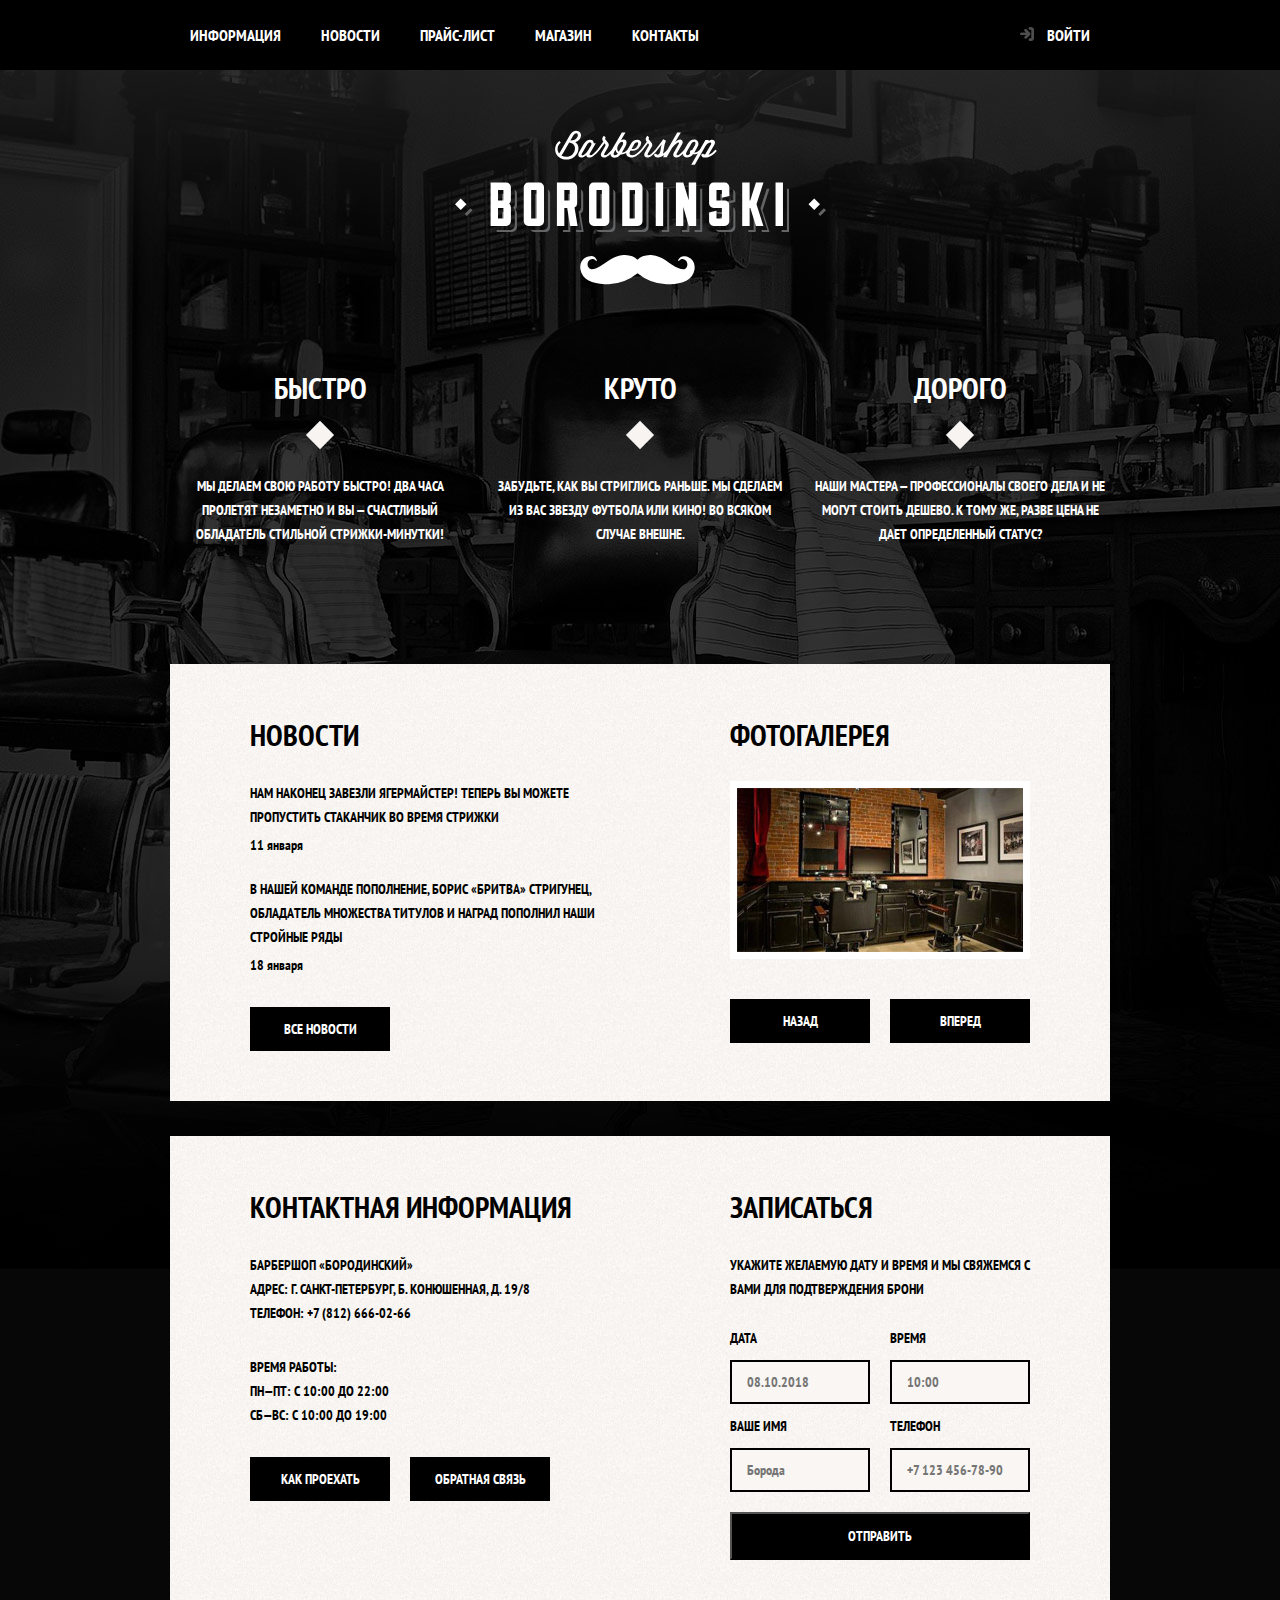
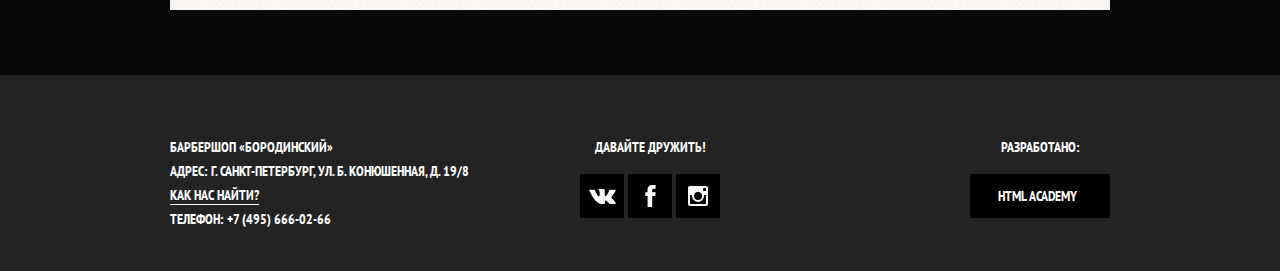
==== index.html @ 89e75342 "Initial commit" ====
<!DOCTYPE html>
<html lang="ru">
  <head>
    <meta charset="utf-8">
    <title>HTML Academy: Барбершоп</title>
    <link href="https://fonts.googleapis.com/css?family=PT+Sans+Narrow:400,700&amp;subset=cyrillic" rel="stylesheet">
    <link rel="stylesheet" href="css/normalize.css">
    <link rel="stylesheet" href="css/style.css">
  </head>
  <body class="index">
    <header class="page-header">
      <h1 class="visually-hidden">Барбершоп &#171;Бородинский&#187;</h1>
      <nav class="page-header__nav">
        <div class="page-header__logo">
          <a><img src="img/page-logo.svg" alt="Барбершоп &#171;Бородинский&#187;" width="371" height="155"></a>
        </div>
        <div class="page-header__nav-wrap">
          <div class="container">
            <ul class="page-header__nav-list">
              <li class="page-header__nav-item">
                <a href="info.html"><span>Информация</span></a>
              </li>
              <li class="page-header__nav-item">
                <a href="news.html"><span>Новости</span></a>
              </li>
              <li class="page-header__nav-item">
                <a href="price.html"><span>Прайс-лист</span></a>
              </li>
              <li class="page-header__nav-item">
                <a href="shop.html"><span>Магазин</span></a>
              </li>
              <li class="page-header__nav-item">
                <a href="contacts.html"><span>Контакты</span></a>
              </li>
            </ul>
            <div class="page-header__user-block">
              <a class="page-header__user-link" href="#">Войти</a>
            </div>
          </div>
        </div>
      </nav>
    </header>

    <main class="index-content">
      <div class="container">
        <section class="advantages">
          <h2 class="visually-hidden">Наши преимущества</h2>
          <ul class="advantages__list">
            <li class="advantages__item">
              <h3>Быстро</h3>
              <p>Мы делаем свою работу быстро! Два часа пролетят незаметно и вы — счастливый обладатель стильной стрижки-минутки!</p>
            </li>
            <li class="advantages__item">
              <h3>Круто</h3>
              <p>Забудьте, как вы стриглись раньше. Мы сделаем из вас звезду футбола или кино! Во всяком случае внешне.</p>
            </li>
            <li class="advantages__item">
              <h3>Дорого</h3>
              <p>Наши мастера — профессионалы своего дела и не могут стоить дешево. К тому же, разве цена не дает определенный статус?</p>
            </li>
          </ul>
        </section>

        <div class="index-content-wrap">
          <section class="news">
            <h2>Новости</h2>
            <ul class="news__list">
              <li class="news__item">
                <p>Нам наконец завезли ягермайстер! Теперь вы можете пропустить стаканчик во время стрижки</p>
                <time datetime="2018-01-11">11 января</time>
              </li>
              <li class="news__item">
                <p>В нашей команде пополнение, Борис «Бритва» Стригунец, обладaтель множества титулов и наград пополнил наши стройные ряды</p>
                <time datetime="2018-01-18">18 января</time>
              </li>
            </ul>
            <a class="btn" href="news.html">Все новости</a>
          </section>

          <section class="gallery">
            <h2>Фотогалерея</h2>
            <figure class="gallery__content">
              <a href="#"><img src="img/gallery-interior.jpg" alt="Интерьер" width="286" height="164"></a>
            </figure>
            <div class="gallery__btn-wrap">
              <a class="btn" href="#">Назад</a>
              <a class="btn" href="#">Вперед</a>
            </div>
          </section>
        </div>

        <div class="index-content-wrap">
          <section class="contacts">
            <h2>Контактная информация</h2>
            <p>
              Барбершоп «Бородинский»<br>
              Адрес: г. Санкт-Петербург, Б. Конюшенная, д. 19/8<br>
              Телефон: +7 (812) 666-02-66
            </p>
            <p>
              Время работы:<br>
              пн—пт: с 10:00 до 22:00<br>
              сб—вс: с 10:00 до 19:00
            </p>
            <div class="contacts__btn-wrap">
              <a class="btn" href="map.html">Как проехать</a>
              <a class="btn" href="contacts.html">Обратная связь</a>
            </div>
          </section>

          <section class="appointment">
            <h2>Записаться</h2>
            <p>Укажите желаемую дату и время и мы свяжемся с вами для подтверждения брони</p>
            <form class="appointment__form" method="post" action="https://echo.htmlacademy.ru/">
              <div class="appointment__form-wrap">
                <label for="appointment-date">Дата</label>
                <input id="appointment-date" type="text" name="date" placeholder="08.10.2018">
              </div>
              <div class="appointment__form-wrap">
                <label for="appointment-time">Время</label>
                <input id="appointment-time" type="text" name="time" placeholder="10:00">
              </div>
              <div class="appointment__form-wrap">
                <label for="appointment-name">Ваше имя</label>
                <input id="appointment-name" type="text" name="name" placeholder="Борода">
              </div>
              <div class="appointment__form-wrap">
                <label for="appointment-phone">Телефон</label>
                <input id="appointment-phone" type="tel" name="phone" placeholder="+7 123 456-78-90">
              </div>
              <button class="btn" type="submit">Отправить</button>
            </form>
          </section>
        </div>
      </div>
    </main>

    <footer class="page-footer">
      <div class="container">
        <div class="page-footer__contacts">
          <p>Барбершоп &#171;Бородинский&#187;</p>
          <p>Адрес: г. Санкт-Петербург, ул. Б. Конюшенная, д. 19/8</p>
          <a class="page-footer__map-link" href="map.html">Как нас найти?</a>
          <p>Телефон: <a href="tel:+74956660266">+7 (495) 666-02-66</a></p>
        </div>
        <div class="page-footer__social">
          <b>Давайте дружить!</b>

          <ul class="page-footer__social-list">
            <li class="page-footer__social-item  page-footer__social-item--vk">
              <a href="#">
                <span class="visually-hidden">ВКонтакте</span>
              </a>
            </li>
            <li class="page-footer__social-item  page-footer__social-item--facebook">
              <a href="#">
                <span class="visually-hidden">Facebook</span>
              </a>
            </li>
            <li class="page-footer__social-item  page-footer__social-item--inst">
              <a href="#">
                <span class="visually-hidden">Instagram</span>
              </a>
            </li>
          </ul>
        </div>
        <div class="page-footer__copyright">
          <b>Разработано:</b>
          <a href="https://htmlacademy.ru/intensive/htmlcss">HTML Academy</a>
        </div>
      </div>
    </footer>

    <section class="popup-login">
      <div class="popup-login--wrap">
        <h2>Личный кабинет</h2>
        <form method="post" action="https://echo.htmlacademy.ru/">
          <p>Введите, пожалуйста, свой логин и пароль</p>
          <input type="text" name="user-name" placeholder="Логин">
          <input type="password" name="password" placeholder="Пароль">
          <div class="popup-login--wrap">
            <div class="popup-login--wrap-item">
              <label>
                <input class="visually-hidden" type="checkbox" name="user-remember">
                <span class="checkbox-indicator"></span>
                Запомните меня
              </label>
            </div>
            <a href="#">Я забыл пароль!</a>
          </div>
          <button class="btn  popup-user__btn" type="submit">Войти</button>
        </form>
        <button class="popup-close" type="button">
          <span class="visually-hidden">Закрыть</span>
        </button>
      </div>
    </section>

    <section class="popup-map">
      <div class="popup-map--wrap">
        <iframe src="https://yandex.ru/map-widget/v1/?um=constructor%3A034071ceb10490407a905046f2ddc223eab0f63c0cbe44cc50e6cb5dbc29f844&amp;source=constructor" width="766" height="560"></iframe>
        <button class="popup-close" type="button">
          <span class="visually-hidden">Закрыть</span>
        </button>
      </div>
    </section>
  </body>
</html>
---- css/style.css ----
html {
  box-sizing: border-box;
}

*,
*::before,
*::after {
  box-sizing: inherit;
}

body {
  font-weight: 700;
  font-size: 14px;
  line-height: 24px;
  font-family: "PT Sans Narrow", Arial, sans-serif;
  color: #ffffff;
  text-transform: uppercase;

  background-color: #000000;
  background-image: url("../img/index-bg.jpg");
  background-repeat: no-repeat;
  background-position: top center;
}

a {
  text-decoration: none;
}

.visually-hidden {
  position: absolute;

  width: 1px;
  height: 1px;
  margin: -1px;
  padding: 0;
  overflow: hidden;

  border: 0;

  clip: rect(0 0 0 0);
}

.container {
  width: 960px;
  margin: 0 auto;
  padding-right: 10px;
  padding-left: 10px;
}

.page-header__nav .container {
  display: flex;
  justify-content: space-between;
}

.btn {
  display: block;
  width: 140px;
  padding-top: 10px;
  padding-bottom: 10px;

  font-weight: 700;
  font-size: 14px;
  line-height: 24px;
  font-family: "PT Sans Narrow", Arial, sans-serif;
  text-align: center;
  color: #ffffff;
  text-transform: uppercase;

  background-color: #000000;
}

.btn:hover {
  background-color: #663d15;
}

.page-header__nav {
  display: flex;
  flex-wrap: wrap;
  justify-content: space-between;

  background: #000000;
}

.index .page-header__nav {
  background: none;
}

.page-header__nav-wrap {
  display: flex;
  flex-wrap: wrap;
  justify-content: space-between;
  width: 100%;

  background-color: #000000;
}

.page-header__logo {
  display: flex;
  justify-content: center;
  order: 0;
  width: 140px;
  padding-top: 23px;
}

.page-header__logo img {
  width: 111px;
  height: 24px;
}

.index .page-header__logo {
  display: flex;
  justify-content: center;
  order: 3;
  width: 100%;
  padding-top: 60px;
  padding-bottom: 35px;
}

.index .page-header__logo img {
  width: 371px;
  height: 155px;
}

.page-header__nav-list {
  display: flex;
  flex-wrap: wrap;
  width: 620px;
  margin: 0;
  padding: 0;

  list-style-type: none;
}

.index .page-header__nav-list {
  width: 780px;
}

.page-header__nav-item a {
  display: block;
  padding-right: 20px;
  padding-left: 20px;

  font-size: 16px;
  line-height: 20px;
  color: #ffffff;
}

.page-header__nav-item span {
  display: block;
  padding-top: 25px;
  padding-bottom: 25px;
}

.page-header__nav-item--active span {
  border-bottom: 4px solid #ffffff;
}

.page-header__nav-item a:hover,
.page-header__user-link:hover,
.page-header__nav-item a:active,
.page-header__user-link:active {
  background-color: #242424;
}

.page-header__user-block {
  display: flex;
  flex-wrap: wrap;
  justify-content: flex-end;
  width: 140px;
}

.page-header__user-link {
  position: relative;

  padding-top: 25px;
  padding-right: 20px;
  padding-bottom: 25px;
  padding-left: 52px;

  font-size: 16px;
  line-height: 20px;
  color: #ffffff;
}

.page-header__user-link::before {
  content: "";
  position: absolute;
  top: 26px;
  left: 24px;

  width: 16px;
  height: 16px;

  background-image: url("../img/login.svg");
  opacity: 0.3;
}

.page-header__user-link:hover::before,
.page-header__user-link:active::before {
  opacity: 1;
}

.advantages {
  padding-top: 20px;
  padding-bottom: 40px;
}

.advantages__list {
  display: flex;
  flex-wrap: wrap;
  justify-content: space-between;
  margin: 0;
  padding: 0;

  list-style-type: none;
}

.advantages__item {
  display: flex;
  flex-direction: column;
  width: 300px;

  text-align: center;
}

.advantages__item h3 {
  position: relative;

  margin: 0;
  padding-top: 20px;
  padding-bottom: 40px;

  font-size: 30px;
  line-height: 42px;
}

.advantages__item h3::after {
  content: "";
  position: absolute;
  bottom: 4px;
  left: calc(50% - 10px);

  width: 20px;
  height: 20px;

  background-color: #f7f4f1;
  transform: rotate(45deg);
}

.advantages__item p {
  margin: 0;
  padding-top: 25px;
  padding-bottom: 40px;

  font-size: 14px;
  line-height: 24px;
}

.index-content-wrap {
  display: flex;
  justify-content: space-between;
  margin-bottom: 35px;
  padding-right: 80px;
  padding-left: 80px;

  color: #000000;

  background-color: #f8f5f2;
  background-image: url(../img/pattern.jpg);
}

.index-content-wrap:last-child {
  margin-bottom: 65px;
}

.news {
  display: flex;
  flex-direction: column;
  width: 380px;
  padding-top: 30px;
}

.news h2 {
  margin: 0;
  padding-top: 20px;
  padding-bottom: 15px;

  font-size: 30px;
  line-height: 42px;
}

.news__list {
  margin: 0;
  padding: 0;

  list-style-type: none;
}

.news__item {
  padding-top: 10px;
  padding-bottom: 10px;
}

.news__item p {
  margin: 0;
  padding-bottom: 4px;

  font-size: 14px;
  line-height: 24px;
}

.news__item time {
  padding-bottom: 2px;

  font-size: 14px;
  line-height: 24px;
  text-transform: none;
}

.news .btn {
  margin-top: 20px;
  margin-bottom: 50px;
}

.gallery {
  display: flex;
  flex-direction: column;
  width: 300px;
  padding-top: 30px;
}

.gallery h2 {
  margin: 0;
  padding-top: 20px;
  padding-bottom: 25px;

  font-size: 30px;
  line-height: 42px;
}

.gallery__content {
  width: 300px;
  height: 178px;
  margin: 0;

  border: 7px solid #ffffff;
}

.gallery__content img {
  width: 286px;
  height: 164px;
}

.gallery__btn-wrap {
  display: flex;
  flex-wrap: wrap;
  justify-content: space-between;
}

.gallery .btn {
  margin-top: 40px;
  margin-bottom: 50px;
}

.contacts {
  display: flex;
  flex-direction: column;
  width: 380px;
  padding-top: 30px;
}

.contacts h2 {
  margin: 0;
  padding-top: 20px;
  padding-bottom: 20px;

  font-size: 30px;
  line-height: 42px;
}

.contacts p {
  margin: 0;
  padding-top: 5px;
  padding-bottom: 25px;
}

.contacts__btn-wrap {
  display: flex;
  flex-wrap: wrap;
  justify-content: space-between;
  width: 300px;
}

.contacts .btn {
  margin-top: 5px;
}

.appointment {
  display: flex;
  flex-direction: column;
  width: 300px;
  padding-top: 30px;
}

.appointment h2 {
  margin: 0;
  padding-top: 20px;
  padding-bottom: 20px;

  font-size: 30px;
  line-height: 42px;
}

.appointment p {
  margin: 0;
  padding-top: 5px;
  padding-bottom: 5px;
}

.appointment__form {
  display: flex;
  flex-wrap: wrap;
  justify-content: space-between;
  padding-top: 10px;
  padding-bottom: 30px;
}

.appointment__form-wrap {
  display: flex;
  flex-direction: column;
  width: 140px;
}

.appointment__form label {
  padding-top: 10px;
  padding-bottom: 10px;

  font-size: 14px;
  line-height: 24px;
}

.appointment__form input {
  width: 140px;
  padding: 0;
  padding-top: 8px;
  padding-right: 5px;
  padding-bottom: 8px;
  padding-left: 15px;

  font-weight: 700;
  font-size: 14px;
  line-height: 24px;
  font-family: "PT Sans Narrow", Arial, sans-serif;
  color: rgba(0,0,0,0.7);

  background-color: #f9f6f3;
  border: 2px solid #000000;
}

.appointment__form input:hover {
  border-color: #663d15;
}

.appointment__form .btn {
  width: 100%;
  margin-top: 20px;
  margin-bottom: 20px;
}

.page-footer {
  padding-top: 60px;
  padding-bottom: 40px;

  background-color: #232323;
}

.page-footer .container {
  display: flex;
  justify-content: space-between;
  padding-right: 10px;
  padding-left: 10px;
}

.page-footer__contacts {
  width: 400px;
  margin: 0;
}

.page-footer__contacts p {
  margin: 0;
}

.page-footer__contacts a {
  color: #ffffff;
}

.page-footer__map-link {
  border-bottom: 1px solid #ffffff;
}

.page-footer__social {
  width: 140px;
}

.page-footer__social b {
  display: block;

  font-size: 14px;
  line-height: 24px;
  text-align: center;
}

.page-footer__social-list {
  display: flex;
  flex-wrap: wrap;
  justify-content: space-between;
  margin: 0;
  padding: 0;
  padding-top: 15px;

  list-style-type: none;
}

.page-footer__social-item a {
  position: relative;

  display: block;
  width: 44px;
  height: 44px;

  background-color: #000000;
}

.page-footer__social-item a:hover {
  background-color: #fff;
}

.page-footer__social-item a::before {
  content: "";
  position: absolute;

  width: 44px;
  height: 44px;
  background-repeat: no-repeat;
  background-position: center center;
}

.page-footer__social-item--vk a::before {
  background-image: url("../img/vk.svg");
}

.page-footer__social-item--vk a:hover::before {
  background-image: url("../img/vk-black.svg");
}

.page-footer__social-item--facebook a::before {
  background-image: url("../img/facebook.svg");
}

.page-footer__social-item--facebook a:hover::before {
  background-image: url("../img/facebook-black.svg");
}

.page-footer__social-item--inst a::before {
  background-image: url("../img/instagram.svg");
}

.page-footer__social-item--inst a:hover::before {
  background-image: url("../img/instagram-black.svg");
}

.page-footer__copyright {
  display: flex;
  flex-direction: column;
  align-items: flex-end;
  width: 380px;
}

.page-footer__copyright b {
  display: block;
  width: 140px;

  font-size: 14px;
  line-height: 24px;
  text-align: center;
}

.page-footer__copyright a {
  display: block;
  width: 140px;
  margin-top: 15px;
  padding: 10px 28px;
  font-size: 14px;
  line-height: 24px;

  color: #ffffff;

  background-color: #000000;
}

.page-footer__copyright a:hover {
  color: #000;
  background-color: #fff;
}

.popup-login {
  position: fixed;
  top: 50%;
  left: 50%;

  display: none;
  width: 460px;
  padding-top: 40px;
  padding-right: 80px;
  padding-bottom: 30px;
  padding-left: 80px;

  color: #000000;

  background-color: #f8f5f2;
  background-image: url(../img/pattern.jpg);
  transform: translate(-50%, -50%);
}

.popup-login--wrap {
  position: relative;
}

.popup-login h2 {
  margin: 0;
  margin-bottom: 20px;
  padding-top: 5px;
  padding-bottom: 5px;
}

.popup-login p {
  margin: 0;
  margin-bottom: 14px;
}

.popup-login input {
  width: 100%;
  margin-bottom: 14px;
  padding-top: 10px;
  padding-right: 5px;
  padding-bottom: 10px;
  padding-left: 15px;

  font-weight: 700;
  font-size: 14px;
  line-height: 18px;
  font-family: "PT Sans Narrow", Arial, sans-serif;
  color: #000000;
  text-transform: uppercase;

  background: #f9f6f3;
  border: 2px solid #000000;
}

.popup-login input::placeholder {
  color: #000000;
}

.popup-login--wrap {
  display: flex;
  justify-content: space-between;
  padding-bottom: 5px;
}

.popup-login--wrap-item label {
  position: relative;

  display: block;
  padding-left: 32px;

  font-size: 14px;
  line-height: 18px;

  cursor: pointer;
}

.popup-login--wrap-item input:checked + .checkbox-indicator::before,
.popup-login--wrap-item input:checked + .checkbox-indicator::after {
  display: block;
}

.checkbox-indicator {
  position: absolute;
  bottom: 0;
  left: 0;

  width: 20px;
  height: 20px;

  border: 2px solid #000000;
}

.checkbox-indicator::before,
.checkbox-indicator::after {
  content: "";
  position: absolute;
  bottom: 1px;
  left: 7px;

  display: none;
  width: 2px;
  height: 14px;

  background-color: #000000;
  transform: rotate(45deg);
}

.checkbox-indicator::after {
  transform: rotate(-45deg);
}

.popup-login a {
  display: block;

  color: #000000;
  text-decoration: underline;
}

.popup-user__btn {
  width: 100%;
  margin-top: 10px;
  margin-bottom: 10px;
}

.popup-close {
  position: absolute;
  top: 8px;
  right: -34px;

  width: 21px;
  height: 21px;

  background: none;
  border: none;
  cursor: pointer;
}

.popup-close::before,
.popup-close::after {
  content: "";
  position: absolute;
  top: -3px;
  right: 6px;

  width: 5px;
  height: 23px;

  background-color: #d0d0d0;
  border-radius: 2px;
}

.popup-close::before {
  transform: rotate(45deg);
}

.popup-close::after {
  transform: rotate(-45deg);
}

.popup-map {
  position: fixed;
  top: 50%;
  left: 50%;

  display: none;
  width: 780px;
  height: 574px;

  transform: translate(-50%, -50%);
}

.popup-map--wrap {
  position: relative;
}

.page-content {
  padding-top: 50px;

  color: #000000;

  background-color: #f8f5f2;
  background-image: url(../img/pattern.jpg);
}

.page-content__header h2 {
  margin: 0;
  margin-bottom: 20px;

  font-size: 30px;
  line-height: 42px;
}

.page-content__header b {
  display: block;
  margin-bottom: 70px;

  font-size: 48px;
  line-height: 48px;
  text-align: center;
}

.breadcrumbs {
  display: flex;
  margin: 0;
  margin-bottom: 54px;
  padding: 0;

  list-style-type: none;
}

.breadcrumbs__item {
  position: relative;

  margin-right: 40px;
}

.breadcrumbs__item--active {
  color: #aba9a7;
}

.breadcrumbs__item::after {
  content: "";
  position: absolute;
  top: 8px;
  right: -24px;

  width: 7px;
  height: 7px;

  background-color: #000000;
  transform: rotate(45deg);
}

.breadcrumbs__item:last-child::after {
  display: none;
}

.breadcrumbs__item a {
  font-size: 14px;
  line-height: 20px;
  color: #000000;
}

.page-content__wrap {
  display: flex;
  flex-wrap: wrap;
  justify-content: space-between;
}

.sidebar {
  width: 220px;
}

.filter__group {
  margin: 0;
  margin-bottom: 50px;
  padding: 0;

  border: none;
}

.filter__group legend {
  margin-bottom: 30px;
  padding: 0;

  font-size: 24px;
  line-height: 30px;
}

.filter__wrap {
  position: relative;

  width: 150px;
  margin-bottom: 19px;
  padding-left: 43px;
}

.filter__wrap label {
  font-size: 14px;
  line-height: 20px;
  text-transform: none;

  cursor: pointer;
}

.filter__wrap input:disabled + label,
.filter__wrap input:disabled + label:hover {
  color: #000000;

  cursor: not-allowed;
  opacity: 0.3;
}

.filter__wrap label:hover {
  color: #663d15;
}

.filter__group--checkbox-label span::before {
  content: "";
  position: absolute;
  top: 7px;
  left: 2px;

  display: none;
  width: 12px;
  height: 2px;

  background-color: #000000;
  transform: rotate(45deg);
}

.filter__group--checkbox-label span::after {
  content: "";
  position: absolute;
  top: 7px;
  left: 2px;

  display: none;
  width: 12px;
  height: 2px;

  background-color: #000000;
  transform: rotate(135deg);
}

.filter__group--checkbox-input:checked + .filter__group--checkbox-label span::before,
.filter__group--checkbox-input:checked + .filter__group--checkbox-label span::after {
  display: block;
}

.filter__group--checkbox .filter__wrap:last-child,
.filter__group--radio .filter__wrap:last-child {
  margin-bottom: 0;
}

.filter__group--checkbox-label span {
  position: absolute;
  top: 0;
  left: 0;

  display: block;
  width: 20px;
  height: 20px;

  border: 2px solid #000000;
}

.filter__group--radio-label span {
  position: absolute;
  top: 0;
  left: 0;

  display: block;
  width: 20px;
  height: 20px;

  border: 2px solid #000000;
  border-radius: 50%;
}

.filter__group--radio-label span::before {
  content: "";
  position: absolute;
  top: 4px;
  left: 4px;

  display: none;
  width: 8px;
  height: 8px;

  background-color: #000000;
  border-radius: 50%;
}

.filter__group--radio-input:checked + .filter__group--radio-label span::before {
  display: block;
}

.filter__btn {
  width: 112px;
}

.goods {
  width: 700px;
}

.goods__list {
  display: flex;
  flex-wrap: wrap;
  justify-content: space-between;
  margin-bottom: 25px;
}

.goods__item {
  width: 220px;
  margin-bottom: 20px;
  padding-bottom: 15px;

  background-color: #ffffff;
  box-shadow: 5px 5px 25px rgba(0,0,0,0.3);
}

.goods__item img {
  width: 220px;
  height: 165px;
  margin-bottom: 15px;
}

.goods__item-title {
  display: block;
  margin-bottom: 15px;
  padding-left: 16px;

  font-size: 14px;
  line-height: 18px;
  color: #000000;
}

.goods__item-category {
  margin: 0;

  color: #000000;
  text-transform: none;
}

.goods__item-brand {
  margin: 0;

  color: #000000;
  text-transform: uppercase;
}

.goods__item-sale {
  display: flex;
  justify-content: space-between;
  width: 190px;
  margin: 0 auto;
}

.goods__item-price {
  display: block;
  width: 110px;
  padding-top: 12px;
  padding-bottom: 12px;

  font-size: 14px;
  line-height: 18px;
  text-align: center;

  background-color: rgba(0,0,0,0.1);
}

.goods__item-buy {
  width: 80px;
}

.pagination {
  display: flex;
  flex-wrap: wrap;
  margin: 0;
  margin-bottom: 50px;
  padding: 0;

  list-style-type: none;
}

.pagination__item {
  margin-right: 8px;
}

.pagination__item:last-child {
  margin-right: 0;
}

.pagination__item a {
  display: block;
  width: 44px;
  padding: 13px 0;

  font-size: 14px;
  line-height: 18px;
  text-align: center;
  color: #ffffff;

  background-color: #000000;
}

.pagination__item a:hover {
  background-color: #663d15;
}

.pagination__item--active a,
.pagination__item--active a:hover {
  background-color: #fff;
  color: #000;
}

.goods-item-wrap {
  display: flex;
  flex-wrap: wrap;
  justify-content: space-between;
}

.goods-photo {
  display: flex;
  flex-direction: column;
  width: 460px;
  margin: 0;
  margin-bottom: 50px;
}

.goods-photo img {
  width: 460px;
  height: 498px;
}

.goods-photo__wrap {
  display: flex;
  flex-wrap: wrap;
  justify-content: space-between;
  margin-top: 20px;
}

.goods-photo__wrap img {
  width: 140px;
  height: 149px;
}

.goods-info {
  width: 390px;
  margin-bottom: 50px;
}

.goods-info__stock {
  display: flex;
  flex-wrap: wrap;
  justify-content: space-between;
  margin-bottom: 33px;
}

.goods-info__availability {
  display: block;
  width: 150px;

  font-size: 14px;
  line-height: 24px;
}

.goods-info__vendor-code {
  display: block;
  width: 230px;
  padding-right: 10px;

  font-size: 14px;
  line-height: 24px;
  text-align: right;
  color: #aeaeae;
}

.goods-info__descr {
  margin: 0;
  margin-bottom: 38px;

  font-size: 14px;
  line-height: 24px;
}

.goods-info__sale {
  display: flex;
  flex-wrap: wrap;
  margin-bottom: 65px;
}

.goods-info__price {
  display: block;
  width: 110px;
  padding-top: 10px;
  padding-bottom: 10px;

  font-size: 14px;
  line-height: 24px;
  text-align: center;

  background-color: #e5e5e5;
}

.goods-info__buy {
  width: 80px;
}

.goods-info__comp-title {
  margin: 0;
  margin-bottom: 30px;

  font-size: 24px;
  line-height: 30px;
}

.goods-info__comp-list {
  margin: 0;
  margin-bottom: 30px;
  padding: 0;

  list-style-type: none;
}

.goods-info__comp-item {
  margin-bottom: 4px;
  padding-left: 21px;

  font-size: 14px;
  line-height: 24px;
}

.page-content__price-wrap {
  display: flex;
  justify-content: space-between;
}

.facilities {
  width: 240px;
}

.facilities h2 {
  margin: 0;
  margin-bottom: 29px;

  font-size: 24px;
  line-height: 30px;
}

.facilities__list {
  margin: 0;
  margin-bottom: 63px;
  padding: 0;

  list-style-type: none;
}

.facilities__item {
  margin-bottom: 17px;
  padding-left: 20px;
  position: relative;
}

.facilities__item::before {
  position: absolute;
  content: '';
  width: 7px;
  height: 7px;
  background-color: #000;
  transform: rotate(45deg);
  top: 8px;
  left: 0;
}

.price {
  width: 460px;
}

.price h2 {
  margin: 0;
  margin-bottom: 37px;

  font-size: 24px;
  line-height: 30px;
}

.price table {
  width: 100%;

  border-collapse: collapse;
}

.price th {
  width: 230px;
  padding-top: 10px;
  padding-right: 10px;
  padding-bottom: 10px;
  padding-left: 17px;

  font-size: 14px;
  line-height: 24px;
  text-align: left;

  border: 2px solid #000000;
}

.price td {
  width: 230px;

  font-size: 14px;
  line-height: 24px;
  text-align: center;

  border: 2px solid #000000;
}

.advantages {
  padding-bottom: 78px;
}

.advantages h2 {
  margin: 0;
  margin-bottom: 32px;

  font-size: 24px;
  line-height: 30px;
}

.advantages__wrap {
  display: flex;
}

.advantages__wrap p {
  width: 380px;
  margin: 0;
  margin-right: 100px;
}

.advantages__wrap p:nth-child(2n) {
  margin-right: 0;
}
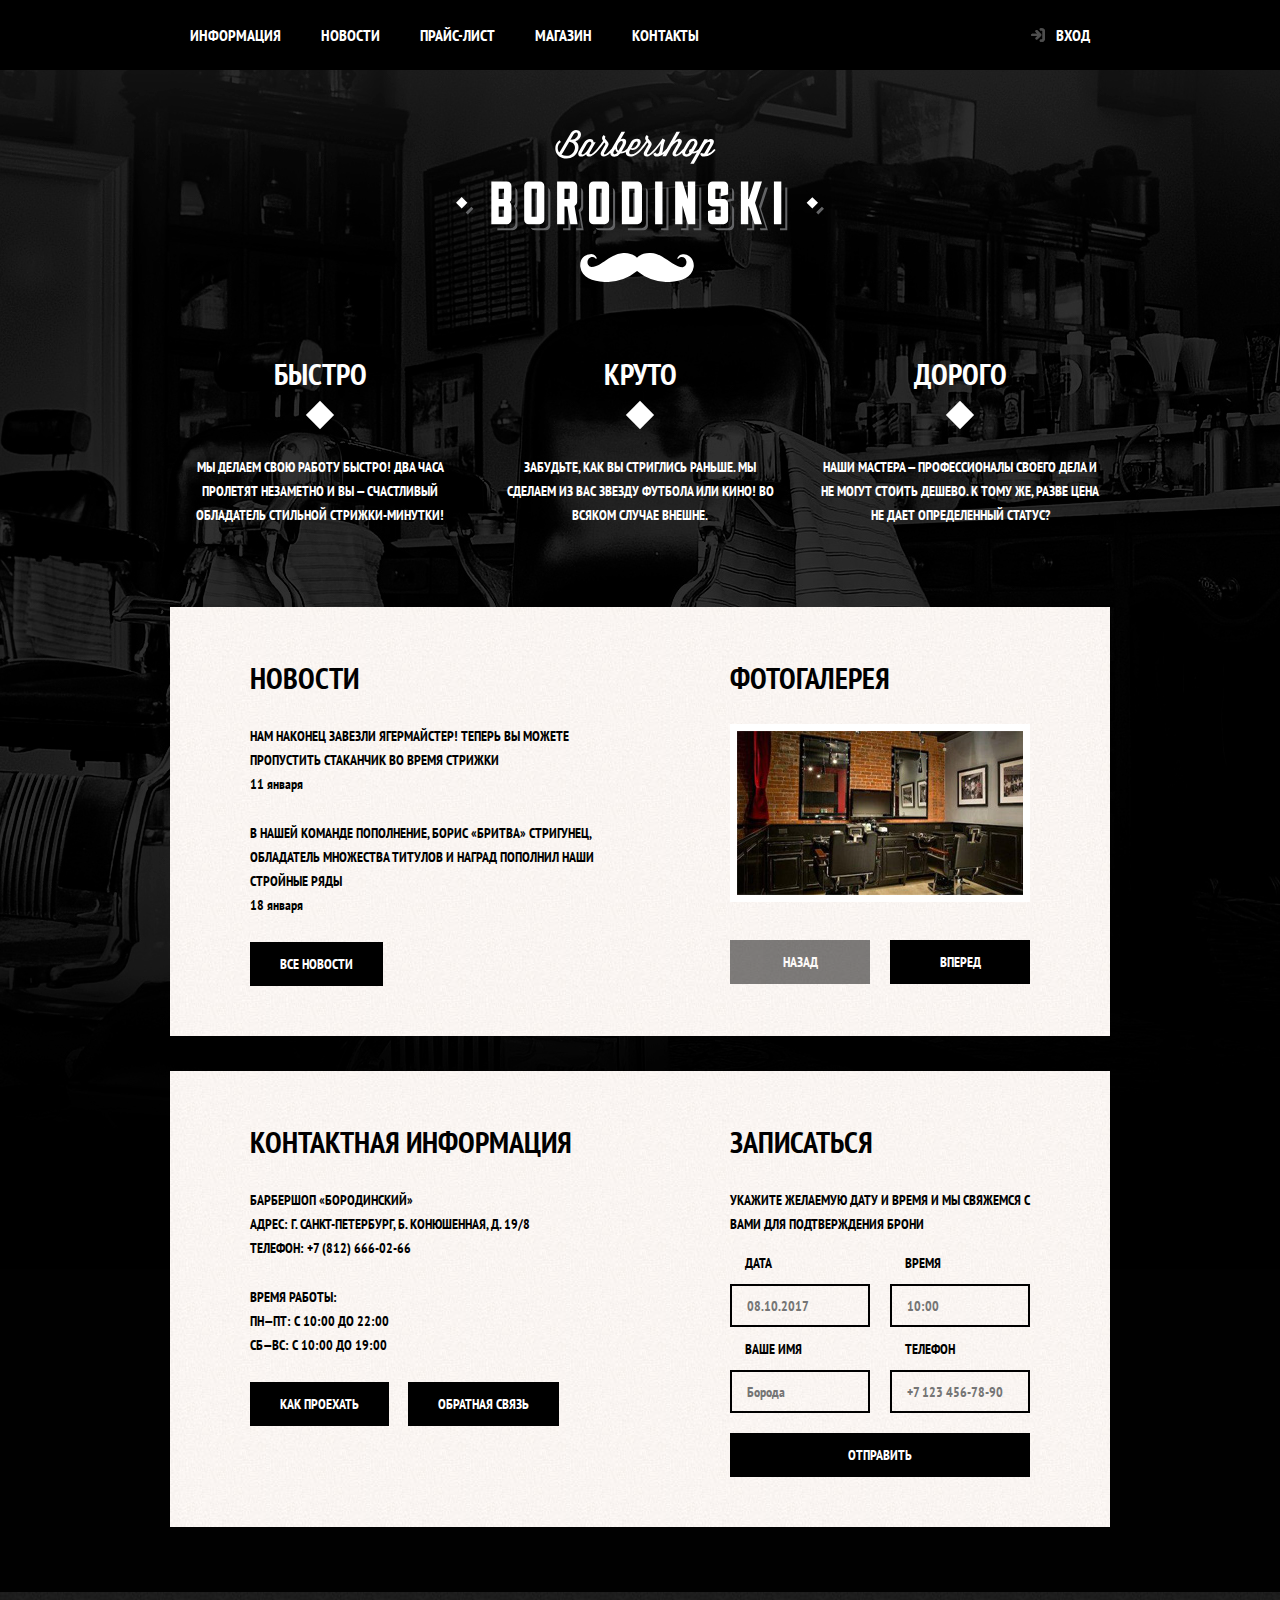
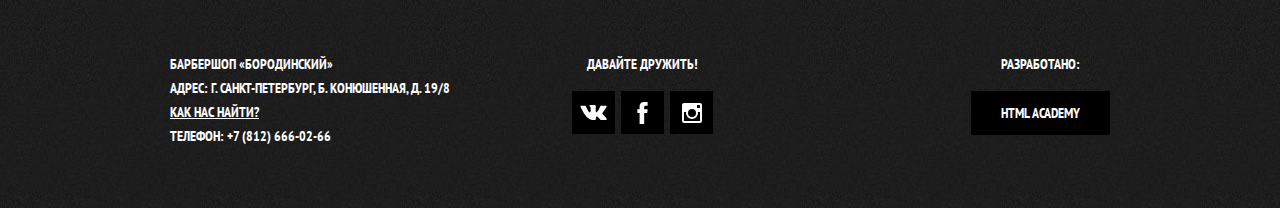
==== commit 5a05faa6: "Новая версия" ====
--- a/index.html
+++ b/index.html
@@ -1,208 +1,271 @@
 <!DOCTYPE html>
 <html lang="ru">
-  <head>
-    <meta charset="utf-8">
-    <title>HTML Academy: Барбершоп</title>
-    <link href="https://fonts.googleapis.com/css?family=PT+Sans+Narrow:400,700&amp;subset=cyrillic" rel="stylesheet">
-    <link rel="stylesheet" href="css/normalize.css">
-    <link rel="stylesheet" href="css/style.css">
-  </head>
-  <body class="index">
-    <header class="page-header">
-      <h1 class="visually-hidden">Барбершоп &#171;Бородинский&#187;</h1>
-      <nav class="page-header__nav">
-        <div class="page-header__logo">
-          <a><img src="img/page-logo.svg" alt="Барбершоп &#171;Бородинский&#187;" width="371" height="155"></a>
-        </div>
-        <div class="page-header__nav-wrap">
-          <div class="container">
-            <ul class="page-header__nav-list">
-              <li class="page-header__nav-item">
-                <a href="info.html"><span>Информация</span></a>
-              </li>
-              <li class="page-header__nav-item">
-                <a href="news.html"><span>Новости</span></a>
-              </li>
-              <li class="page-header__nav-item">
-                <a href="price.html"><span>Прайс-лист</span></a>
-              </li>
-              <li class="page-header__nav-item">
-                <a href="shop.html"><span>Магазин</span></a>
-              </li>
-              <li class="page-header__nav-item">
-                <a href="contacts.html"><span>Контакты</span></a>
-              </li>
-            </ul>
-            <div class="page-header__user-block">
-              <a class="page-header__user-link" href="#">Войти</a>
-            </div>
-          </div>
-        </div>
-      </nav>
-    </header>
-
-    <main class="index-content">
+<head>
+  <meta charset="UTF-8">
+  <title>Барбершоп «Бородинский»</title>
+  <link rel="stylesheet" href="https://fonts.googleapis.com/css?family=PT+Sans+Narrow:400,700&amp;subset=latin,cyrillic">
+  <link href="css/normalize.css" rel="stylesheet">
+  <link href="css/style.css" rel="stylesheet">
+</head>
+
+<body>
+
+<header class="main-header">
+  <nav class="main-navigation">
+    <a class="main-header-logo">
+      <img src="img/index-logo.svg" width="368" height="153" alt="Логотип барбершопа «Бородинский»">
+    </a>
+    <div class="main-navigation-wrapper">
       <div class="container">
-        <section class="advantages">
-          <h2 class="visually-hidden">Наши преимущества</h2>
-          <ul class="advantages__list">
-            <li class="advantages__item">
-              <h3>Быстро</h3>
-              <p>Мы делаем свою работу быстро! Два часа пролетят незаметно и вы — счастливый обладатель стильной стрижки-минутки!</p>
-            </li>
-            <li class="advantages__item">
-              <h3>Круто</h3>
-              <p>Забудьте, как вы стриглись раньше. Мы сделаем из вас звезду футбола или кино! Во всяком случае внешне.</p>
-            </li>
-            <li class="advantages__item">
-              <h3>Дорого</h3>
-              <p>Наши мастера — профессионалы своего дела и не могут стоить дешево. К тому же, разве цена не дает определенный статус?</p>
-            </li>
-          </ul>
-        </section>
-
-        <div class="index-content-wrap">
-          <section class="news">
-            <h2>Новости</h2>
-            <ul class="news__list">
-              <li class="news__item">
-                <p>Нам наконец завезли ягермайстер! Теперь вы можете пропустить стаканчик во время стрижки</p>
-                <time datetime="2018-01-11">11 января</time>
-              </li>
-              <li class="news__item">
-                <p>В нашей команде пополнение, Борис «Бритва» Стригунец, обладaтель множества титулов и наград пополнил наши стройные ряды</p>
-                <time datetime="2018-01-18">18 января</time>
-              </li>
-            </ul>
-            <a class="btn" href="news.html">Все новости</a>
-          </section>
-
-          <section class="gallery">
-            <h2>Фотогалерея</h2>
-            <figure class="gallery__content">
-              <a href="#"><img src="img/gallery-interior.jpg" alt="Интерьер" width="286" height="164"></a>
-            </figure>
-            <div class="gallery__btn-wrap">
-              <a class="btn" href="#">Назад</a>
-              <a class="btn" href="#">Вперед</a>
-            </div>
-          </section>
-        </div>
-
-        <div class="index-content-wrap">
-          <section class="contacts">
-            <h2>Контактная информация</h2>
-            <p>
-              Барбершоп «Бородинский»<br>
-              Адрес: г. Санкт-Петербург, Б. Конюшенная, д. 19/8<br>
-              Телефон: +7 (812) 666-02-66
-            </p>
-            <p>
-              Время работы:<br>
-              пн—пт: с 10:00 до 22:00<br>
-              сб—вс: с 10:00 до 19:00
-            </p>
-            <div class="contacts__btn-wrap">
-              <a class="btn" href="map.html">Как проехать</a>
-              <a class="btn" href="contacts.html">Обратная связь</a>
-            </div>
-          </section>
-
-          <section class="appointment">
-            <h2>Записаться</h2>
-            <p>Укажите желаемую дату и время и мы свяжемся с вами для подтверждения брони</p>
-            <form class="appointment__form" method="post" action="https://echo.htmlacademy.ru/">
-              <div class="appointment__form-wrap">
-                <label for="appointment-date">Дата</label>
-                <input id="appointment-date" type="text" name="date" placeholder="08.10.2018">
-              </div>
-              <div class="appointment__form-wrap">
-                <label for="appointment-time">Время</label>
-                <input id="appointment-time" type="text" name="time" placeholder="10:00">
-              </div>
-              <div class="appointment__form-wrap">
-                <label for="appointment-name">Ваше имя</label>
-                <input id="appointment-name" type="text" name="name" placeholder="Борода">
-              </div>
-              <div class="appointment__form-wrap">
-                <label for="appointment-phone">Телефон</label>
-                <input id="appointment-phone" type="tel" name="phone" placeholder="+7 123 456-78-90">
-              </div>
-              <button class="btn" type="submit">Отправить</button>
-            </form>
-          </section>
-        </div>
+        <ul class="site-navigation">
+          <li><a href="info.html">Информация</a></li>
+          <li><a href="news.html">Новости</a></li>
+          <li><a href="price.html">Прайс-лист</a></li>
+          <li><a href="catalog.html">Магазин</a></li>
+          <li><a href="contacts.html">Контакты</a></li>
+        </ul>
+        <ul class="user-navigation">
+          <li><a class="login-link" href="login.html">Вход</a></li>
+        </ul>
       </div>
-    </main>
-
-    <footer class="page-footer">
-      <div class="container">
-        <div class="page-footer__contacts">
-          <p>Барбершоп &#171;Бородинский&#187;</p>
-          <p>Адрес: г. Санкт-Петербург, ул. Б. Конюшенная, д. 19/8</p>
-          <a class="page-footer__map-link" href="map.html">Как нас найти?</a>
-          <p>Телефон: <a href="tel:+74956660266">+7 (495) 666-02-66</a></p>
-        </div>
-        <div class="page-footer__social">
-          <b>Давайте дружить!</b>
-
-          <ul class="page-footer__social-list">
-            <li class="page-footer__social-item  page-footer__social-item--vk">
-              <a href="#">
-                <span class="visually-hidden">ВКонтакте</span>
-              </a>
-            </li>
-            <li class="page-footer__social-item  page-footer__social-item--facebook">
-              <a href="#">
-                <span class="visually-hidden">Facebook</span>
-              </a>
-            </li>
-            <li class="page-footer__social-item  page-footer__social-item--inst">
-              <a href="#">
-                <span class="visually-hidden">Instagram</span>
-              </a>
-            </li>
-          </ul>
-        </div>
-        <div class="page-footer__copyright">
-          <b>Разработано:</b>
-          <a href="https://htmlacademy.ru/intensive/htmlcss">HTML Academy</a>
-        </div>
+    </div>
+  </nav>
+</header>
+
+<main class="container">
+
+  <h1 class="visually-hidden">Барбершоп «Бородинский»</h1>
+
+  <section class="features">
+    <h2 class="visually-hidden">Преимущества</h2>
+    <ul class="features-list">
+      <li class="feature-item">
+        <h3>Быстро</h3>
+        <p>Мы делаем свою работу быстро! Два часа пролетят незаметно и вы — счастливый обладатель стильной стрижки-минутки!</p>
+      </li>
+      <li class="feature-item">
+        <h3>Круто</h3>
+        <p>Забудьте, как вы стриглись раньше. Мы сделаем из вас звезду футбола или кино! Во всяком случае внешне.</p>
+      </li>
+      <li class="feature-item">
+        <h3>Дорого</h3>
+        <p>Наши мастера — профессионалы своего дела и не могут стоить дешево. К тому же, разве цена не дает определенный статус?</p>
+      </li>
+    </ul>
+  </section>
+
+  <div class="index-columns">
+
+    <section class="news">
+      <h2>Новости</h2>
+      <ul class="news-list">
+        <li class="news-item">
+          <p>Нам наконец завезли Ягермайстер! Теперь вы можете пропустить стаканчик во время стрижки</p>
+          <time datetime="2016-01-11">11 января</time>
+        </li>
+        <li class="news-item">
+          <p>В нашей команде пополнение, Борис «Бритва» Стригунец, обладатель множества титулов и наград пополнил наши стройные ряды</p>
+          <time datetime="2016-01-18">18 января</time>
+        </li>
+      </ul>
+      <a class="button" href="news.html">Все новости</a>
+    </section>
+
+    <section class="gallery">
+      <h2>Фотогалерея</h2>
+      <div class="gallery-container">
+        <figure class="gallery-content">
+          <a href="#"><img src="img/studio.jpg" width="286" height="164" alt="Интерьер"></a>
+        </figure>
+        <button class="button gallery-button gallery-button-back" type="button" disabled>Назад</button>
+        <button class="button gallery-button gallery-button-next" type="button">Вперед</button>
       </div>
-    </footer>
-
-    <section class="popup-login">
-      <div class="popup-login--wrap">
-        <h2>Личный кабинет</h2>
-        <form method="post" action="https://echo.htmlacademy.ru/">
-          <p>Введите, пожалуйста, свой логин и пароль</p>
-          <input type="text" name="user-name" placeholder="Логин">
-          <input type="password" name="password" placeholder="Пароль">
-          <div class="popup-login--wrap">
-            <div class="popup-login--wrap-item">
-              <label>
-                <input class="visually-hidden" type="checkbox" name="user-remember">
-                <span class="checkbox-indicator"></span>
-                Запомните меня
-              </label>
-            </div>
-            <a href="#">Я забыл пароль!</a>
-          </div>
-          <button class="btn  popup-user__btn" type="submit">Войти</button>
-        </form>
-        <button class="popup-close" type="button">
-          <span class="visually-hidden">Закрыть</span>
-        </button>
-      </div>
-    </section>
-
-    <section class="popup-map">
-      <div class="popup-map--wrap">
-        <iframe src="https://yandex.ru/map-widget/v1/?um=constructor%3A034071ceb10490407a905046f2ddc223eab0f63c0cbe44cc50e6cb5dbc29f844&amp;source=constructor" width="766" height="560"></iframe>
-        <button class="popup-close" type="button">
-          <span class="visually-hidden">Закрыть</span>
-        </button>
-      </div>
-    </section>
-  </body>
+    </section>
+
+  </div>
+
+  <div class="index-columns">
+
+    <section class="contacts">
+      <h2>Контактная информация</h2>
+      <p>
+        Барбершоп «Бородинский»<br>
+        Адрес: г. Санкт-Петербург, Б. Конюшенная, д. 19/8<br>
+        Телефон: +7 (812) 666-02-66
+      </p>
+      <p>
+        Время работы:<br>
+        пн—пт: с 10:00 до 22:00<br>
+        сб—вс: с 10:00 до 19:00
+      </p>
+      <a class="button contacts-button contacts-button-map" href="map.html">Как проехать</a>
+      <a class="button contacts-button" href="contacts.html">Обратная связь</a>
+    </section>
+
+    <section class="appointment">
+      <h2>Записаться</h2>
+      <p class="appointment-info">Укажите желаемую дату и время и мы свяжемся с вами для подтверждения брони</p>
+      <form class="appointment-form" action="https://echo.htmlacademy.ru" method="post">
+        <p class="appointment-item">
+          <label for="appointment-date">Дата</label>
+          <input id="appointment-date" type="text" name="date" value="" placeholder="08.10.2017">
+        </p>
+        <p class="appointment-item">
+          <label for="appointment-time">Время</label>
+          <input id="appointment-time" type="text" name="time" value="" placeholder="10:00">
+        </p>
+        <p class="appointment-item">
+          <label for="appointment-name">Ваше имя</label>
+          <input id="appointment-name" type="text" name="name" value="" placeholder="Борода">
+        </p>
+        <p class="appointment-item">
+          <label for="appointment-phone">Телефон</label>
+          <input id="appointment-phone" type="tel" name="phone" value="" placeholder="+7 123 456-78-90">
+        </p>
+        <button class="button" type="submit">Отправить</button>
+      </form>
+    </section>
+
+  </div>
+
+</main>
+
+<footer class="main-footer">
+  <div class="container">
+    <p class="footer-contacts">
+      Барбершоп «Бородинский»<br>
+      Адрес: г. Санкт-Петербург, Б. Конюшенная, д. 19/8<br>
+      <a href="map.html">Как нас найти?</a><br>
+      Телефон: +7 (812) 666-02-66
+    </p>
+    <div class="footer-social">
+      <b>Давайте дружить!</b>
+      <ul>
+        <li><a class="social-button" href="#">
+          <span class="visually-hidden">Вконтакте</span>
+          <svg xmlns="http://www.w3.org/2000/svg" width="27" height="15" viewBox="0 0 26.14 14.91"><path d="M26 13.47l-.09-.17a13.55 13.55 0 0 0-2.6-3q-.87-.83-1.1-1.12A1 1 0 0 1 22 8a10.27 10.27 0 0 1 1.22-1.78l.88-1.16q2.35-3.13 2-4L26 .94a.8.8 0 0 0-.4-.22 2.14 2.14 0 0 0-.87 0h-3.92a.51.51 0 0 0-.27 0h-.3a.6.6 0 0 0-.15.14.93.93 0 0 0-.14.24 22.22 22.22 0 0 1-1.46 3.06q-.5.84-.93 1.46a7 7 0 0 1-.71.91 4.94 4.94 0 0 1-.52.47q-.23.18-.35.15l-.23-.05a.9.9 0 0 1-.31-.33 1.49 1.49 0 0 1-.16-.53v-.55-.65-.57-1.12-1-.75a3.14 3.14 0 0 0 0-.62 2.12 2.12 0 0 0-.14-.44.73.73 0 0 0-.28-.33 1.57 1.57 0 0 0-.46-.18A9 9 0 0 0 12.57 0a8.93 8.93 0 0 0-3.25.33 1.83 1.83 0 0 0-.52.41q-.25.3-.07.33a1.67 1.67 0 0 1 1.16.59l.08.16a2.6 2.6 0 0 1 .19.63 6.32 6.32 0 0 1 .12 1 10.59 10.59 0 0 1 0 1.7q-.07.71-.13 1.1a2.21 2.21 0 0 1-.18.64 2.69 2.69 0 0 1-.16.3l-.07.07a1 1 0 0 1-.37.07.86.86 0 0 1-.46-.19 3.27 3.27 0 0 1-.56-.52 7 7 0 0 1-.66-.93q-.37-.6-.76-1.42l-.22-.39q-.2-.38-.56-1.11t-.62-1.43A.9.9 0 0 0 5.2.9h-.07a.93.93 0 0 0-.22-.16A1.44 1.44 0 0 0 4.6.65L.87.68A1 1 0 0 0 .1.94L0 1a.44.44 0 0 0 0 .22 1.08 1.08 0 0 0 .08.37Q.9 3.53 1.86 5.31t1.66 2.87Q4.23 9.27 5 10.24t1 1.24l.37.41.34.33a8.06 8.06 0 0 0 1 .78 16.34 16.34 0 0 0 1.4.9 7.6 7.6 0 0 0 1.79.72 6.19 6.19 0 0 0 2 .22h1.57a1.08 1.08 0 0 0 .72-.3l.05-.07a.9.9 0 0 0 .1-.25 1.38 1.38 0 0 0 0-.37 4.48 4.48 0 0 1 .09-1.05 2.77 2.77 0 0 1 .23-.71 1.74 1.74 0 0 1 .29-.4 1.19 1.19 0 0 1 .23-.2h.11a.86.86 0 0 1 .77.21 4.52 4.52 0 0 1 .83.79q.39.47.93 1.05a6.41 6.41 0 0 0 1 .87l.27.16a3.31 3.31 0 0 0 .71.3 1.53 1.53 0 0 0 .76.07l3.48-.05a1.58 1.58 0 0 0 .8-.17.68.68 0 0 0 .34-.37 1.06 1.06 0 0 0 0-.46 1.71 1.71 0 0 0-.1-.36z" fill="#fff"/></svg>
+        </a></li>
+        <li><a class="social-button" href="#">
+          <span class="visually-hidden">Фейсбук</span>
+          <svg xmlns="http://www.w3.org/2000/svg" width="19" height="22" viewBox="0 0 10.15 21.74"><path d="M3.34 1.12A4.77 4.77 0 0 1 6.53 0h3.61v3.81H7.81a1.07 1.07 0 0 0-1.09.83v2.55h3.42c-.08 1.23-.24 2.45-.41 3.67h-3v10.87H2.21V10.86H0V7.21h2.19V3.66a3.83 3.83 0 0 1 1.15-2.54z" fill="#fff"/></svg>
+        </a></li>
+        <li><a class="social-button" href="#">
+          <span class="visually-hidden">Инстаграм</span>
+          <svg xmlns="http://www.w3.org/2000/svg" width="20" height="20" viewBox="0 0 20 20"><path d="M18 0H2a2 2 0 0 0-2 2v16a2 2 0 0 0 2 2h16a2 2 0 0 0 2-2V2a2 2 0 0 0-2-2zm-8 6a4 4 0 1 1-4 4 4 4 0 0 1 4-4zM2.5 18a.47.47 0 0 1-.5-.5V9h2.1a3.4 3.4 0 0 0-.1 1 6 6 0 1 0 12 0 3.4 3.4 0 0 0-.1-1H18v8.5a.47.47 0 0 1-.5.5zM18 4.5a.47.47 0 0 1-.5.5h-2a.47.47 0 0 1-.5-.5v-2a.47.47 0 0 1 .5-.5h2a.47.47 0 0 1 .5.5z" fill="#fff"/></svg>
+        </a></li>
+      </ul>
+    </div>
+    <p class="footer-copyright">
+      <b>Разработано:</b> <a class="button" href="https://htmlacademy.ru">HTML Academy</a>
+    </p>
+  </div>
+</footer>
+
+<section class="modal modal-login">
+  <h2>Личный кабинет</h2>
+  <p class="modal-description">Введите пожалуйста свой логин и пароль</p>
+  <form class="login-form" action="https://echo.htmlacademy.ru" method="post">
+    <p>
+      <label class="visually-hidden" for="user-login">Логин</label>
+      <input class="login-icon-user" id="user-login" type="text" name="login" placeholder="Логин">
+    </p>
+    <p>
+      <label class="visually-hidden" for="user-password">Пароль</label>
+      <input class="login-icon-password" id="user-password" type="password" name="password" placeholder="Пароль">
+    </p>
+    <p class="login-help">
+      <label class="login-checkbox">
+        <input type="checkbox" name="remember" class="visually-hidden">
+        <span class="checkbox-indicator"></span>
+        Запомните меня
+      </label>
+      <a class="restore" href="#">Я забыл пароль!</a>
+    </p>
+    <button class="button" type="submit">Войти</button>
+  </form>
+  <button class="modal-close" type="button">Закрыть</button>
+</section>
+
+<section class="modal modal-map">
+  <h2 class="visually-hidden">Как до нас добраться</h2>
+  <iframe src="https://www.google.com/maps/embed?pb=!1m18!1m12!1m3!1d1998.6037999040354!2d30.322010416394033!3d59.938716271971415!2m3!1f0!2f0!3f0!3m2!1i1024!2i768!4f13.1!3m3!1m2!1s0x4696310fca5ba729%3A0xea9c53d4493c879f!2sBolshaya+Konyushennaya+ul.%2C+19%2C+Sankt-Peterburg%2C+Russia%2C+191186!5e0!3m2!1sen!2s!4v1441888483426" width="766" height="560" allowfullscreen></iframe>
+  <p><img src="img/map.jpg" width="780" height="560" alt="Офис компании по адресу ул. Большая Конюшенная 19/8, Санкт-Петербург"></p>
+  <button class="modal-close" type="button">Закрыть</button>
+</section>
+
+<script>
+  var link = document.querySelector(".login-link");
+
+  var popup = document.querySelector(".modal-login");
+  var close = popup.querySelector(".modal-close");
+
+  var form = popup.querySelector("form");
+  var login = popup.querySelector("[name=login]");
+  var password = popup.querySelector("[name=password]");
+
+  var storage = localStorage.getItem("login");
+
+  link.addEventListener("click", function (evt) {
+    evt.preventDefault();
+    popup.classList.add("modal-show");
+
+    if (storage) {
+      login.value = storage;
+      password.focus();
+    } else {
+      login.focus();
+    }
+  });
+
+  close.addEventListener("click", function (evt) {
+    evt.preventDefault();
+    popup.classList.remove("modal-show");
+    popup.classList.remove("modal-error");
+  });
+
+  form.addEventListener("submit", function (evt) {
+    if (!login.value || !password.value) {
+      evt.preventDefault();
+      popup.classList.remove("modal-error");
+      popup.offsetWidth = popup.offsetWidth;
+      popup.classList.add("modal-error");
+    } else {
+      localStorage.setItem("login", login.value);
+    }
+  });
+
+  window.addEventListener("keydown", function (evt) {
+    if (evt.keyCode === 27) {
+      if (popup.classList.contains("modal-show")) {
+        popup.classList.remove("modal-show");
+        popup.classList.remove("modal-error");
+      }
+    }
+  });
+
+  var mapLink = document.querySelector(".contacts-button-map");
+
+  var mapPopup = document.querySelector(".modal-map");
+  var mapClose = mapPopup.querySelector(".modal-close");
+
+  mapLink.addEventListener("click", function (evt) {
+    evt.preventDefault();
+    mapPopup.classList.add("modal-show");
+  });
+
+  mapClose.addEventListener("click", function (evt) {
+    evt.preventDefault();
+    mapPopup.classList.remove("modal-show");
+  });
+
+  window.addEventListener("keydown", function (evt) {
+    if (evt.keyCode === 27) {
+      if (mapPopup.classList.contains("modal-show")) {
+        mapPopup.classList.remove("modal-show");
+      }
+    }
+  });
+</script>
+
+</body>
 </html>
--- a/css/style.css
+++ b/css/style.css
@@ -1,14 +1,8 @@
-html {
-  box-sizing: border-box;
-}
-
-*,
-*::before,
-*::after {
-  box-sizing: inherit;
-}
-
 body {
+  min-width: 960px;
+  margin: 0;
+  padding: 0;
+
   font-weight: 700;
   font-size: 14px;
   line-height: 24px;
@@ -17,16 +11,32 @@
   text-transform: uppercase;
 
   background-color: #000000;
-  background-image: url("../img/index-bg.jpg");
+  background-image: url("../img/bg.jpg");
   background-repeat: no-repeat;
   background-position: top center;
 }
 
+.inner-page {
+  color: #000000;
+
+  background-color: #f9f6f3;
+  background-image: url("../img/pattern-light.jpg");
+  background-repeat: repeat;
+  background-position: 0 0;
+}
+
 a {
   text-decoration: none;
 }
 
-.visually-hidden {
+img {
+  max-width: 100%;
+  height: auto;
+}
+
+.visually-hidden:not(:focus):not(:active),
+input[type="checkbox"].visually-hidden,
+input[type="radio"].visually-hidden {
   position: absolute;
 
   width: 1px;
@@ -35,1294 +45,1371 @@
   padding: 0;
   overflow: hidden;
 
+  white-space: nowrap;
+
   border: 0;
 
   clip: rect(0 0 0 0);
-}
-
-.container {
-  width: 960px;
-  margin: 0 auto;
-  padding-right: 10px;
-  padding-left: 10px;
-}
-
-.page-header__nav .container {
-  display: flex;
-  justify-content: space-between;
-}
-
-.btn {
-  display: block;
-  width: 140px;
-  padding-top: 10px;
-  padding-bottom: 10px;
-
-  font-weight: 700;
-  font-size: 14px;
-  line-height: 24px;
-  font-family: "PT Sans Narrow", Arial, sans-serif;
+  clip-path: inset(100%);
+}
+
+.button {
+  display: inline-block;
+  margin-right: 16px;
+  padding: 10px 30px;
+
+  font: inherit;
+  vertical-align: middle;
   text-align: center;
   color: #ffffff;
   text-transform: uppercase;
 
   background-color: #000000;
-}
-
-.btn:hover {
+  border: none;
+}
+
+.button:hover,
+.button:focus,
+.button:active {
   background-color: #663d15;
 }
 
-.page-header__nav {
-  display: flex;
-  flex-wrap: wrap;
-  justify-content: space-between;
-
-  background: #000000;
-}
-
-.index .page-header__nav {
-  background: none;
-}
-
-.page-header__nav-wrap {
-  display: flex;
-  flex-wrap: wrap;
-  justify-content: space-between;
-  width: 100%;
-
+.button.disabled,
+.button:disabled {
   background-color: #000000;
-}
-
-.page-header__logo {
-  display: flex;
-  justify-content: center;
-  order: 0;
-  width: 140px;
-  padding-top: 23px;
-}
-
-.page-header__logo img {
-  width: 111px;
-  height: 24px;
-}
-
-.index .page-header__logo {
-  display: flex;
-  justify-content: center;
-  order: 3;
-  width: 100%;
-  padding-top: 60px;
-  padding-bottom: 35px;
-}
-
-.index .page-header__logo img {
-  width: 371px;
-  height: 155px;
-}
-
-.page-header__nav-list {
-  display: flex;
-  flex-wrap: wrap;
-  width: 620px;
-  margin: 0;
-  padding: 0;
-
-  list-style-type: none;
-}
-
-.index .page-header__nav-list {
-  width: 780px;
-}
-
-.page-header__nav-item a {
-  display: block;
-  padding-right: 20px;
-  padding-left: 20px;
+  cursor: default;
+  opacity: 0.5;
+}
+
+.container {
+  width: 940px;
+  margin: 0 auto;
+  padding: 0 10px;
+}
+
+.main-header {
+  margin-bottom: 70px;
+}
+
+.inner-page .main-header {
+  margin-bottom: 70px;
+
+  background-color: #000000;
+}
+
+.main-navigation {
+  display: flex;
+  flex-direction: column;
+  align-items: center;
 
   font-size: 16px;
   line-height: 20px;
   color: #ffffff;
-}
-
-.page-header__nav-item span {
+
+  background-color: transparent;
+}
+
+.inner-page .main-navigation {
+  flex-direction: row;
+  align-items: flex-start;
+}
+
+.main-navigation .container {
+  display: flex;
+}
+
+.main-header-logo {
+  order: 2;
+  width: 368px;
+  height: 153px;
+}
+
+.inner-page .main-header-logo {
+  order: 0;
+  width: 111px;
+  height: 24px;
+  padding: 23px 20px;
+}
+
+.main-navigation-wrapper {
+  width: 100%;
+  margin-bottom: 60px;
+
+  background-color: #000000;
+}
+
+.main-navigation-wrapper .container {
+  display: flex;
+  justify-content: space-between;
+}
+
+.site-navigation {
+  display: flex;
+  flex-wrap: wrap;
+  width: 620px;
+  margin: 0;
+  padding: 0;
+
+  list-style: none;
+}
+
+.user-navigation {
+  display: flex;
+  justify-content: flex-end;
+  max-width: 140px;
+  margin: 0;
+  padding: 0;
+
+  list-style: none;
+}
+
+.inner-page .user-navigation {
+  margin-left: auto;
+}
+
+.site-navigation a,
+.user-navigation a {
   display: block;
-  padding-top: 25px;
-  padding-bottom: 25px;
-}
-
-.page-header__nav-item--active span {
-  border-bottom: 4px solid #ffffff;
-}
-
-.page-header__nav-item a:hover,
-.page-header__user-link:hover,
-.page-header__nav-item a:active,
-.page-header__user-link:active {
+  padding: 25px 20px;
+
+  vertical-align: middle;
+  color: #ffffff;
+}
+
+.site-navigation a:hover,
+.site-navigation a:focus,
+.user-navigation a:hover,
+.user-navigation a:focus {
   background-color: #242424;
 }
 
-.page-header__user-block {
+.site-navigation-current {
+  position: relative;
+}
+
+.site-navigation-current a[href] {
+  pointer-events: none;
+}
+
+.site-navigation-current a:not([href]) {
+  background-color: #000000;
+}
+
+.site-navigation-current::after {
+  content: "";
+  position: absolute;
+  right: 20px;
+  bottom: 0;
+  left: 20px;
+
+  height: 5px;
+
+  background-color: #ffffff;
+}
+
+.user-navigation .login-link {
+  position: relative;
+
+  padding-left: 50px;
+}
+
+.login-link::before {
+  content: "";
+  position: absolute;
+  top: 27px;
+  left: 24px;
+
+  width: 16px;
+  height: 18px;
+
+  background-image: url("../img/login.svg");
+  background-repeat: no-repeat;
+  background-position: 0 0;
+  opacity: 0.3;
+}
+
+.login-link:hover::before,
+.login-link:focus::before,
+.login-link:active::before {
+  opacity: 1;
+}
+
+.features {
+  margin-bottom: 80px;
+}
+
+.features-list {
+  display: flex;
+  justify-content: space-between;
+  margin: 0;
+  padding: 0;
+
+  list-style: none;
+}
+
+.feature-item {
+  width: 300px;
+
+  text-align: center;
+}
+
+.feature-item h3 {
+  position: relative;
+
+  margin: 0;
+  margin-bottom: 60px;
+
+  font-size: 30px;
+  line-height: 42px;
+}
+
+.feature-item h3::after {
+  content: "";
+  position: absolute;
+  bottom: -30px;
+  left: 50%;
+
+  width: 20px;
+  height: 20px;
+  margin-left: -10px;
+
+  background-color: #ffffff;
+  transform: rotate(45deg);
+}
+
+.feature-item p {
+  margin: 0 10px;
+}
+
+.index-columns {
+  display: flex;
+  justify-content: space-between;
+  margin-bottom: 35px;
+  padding: 50px 80px;
+
+  color: #000000;
+
+  background-color: #f8f5f2;
+  background-image: url("../img/line.png"),
+  url("../img/pattern-light.jpg");
+  background-repeat: no-repeat, repeat;
+  background-position: center, 0 0;
+}
+
+.index-columns h2 {
+  margin: 0;
+  margin-bottom: 25px;
+
+  font-size: 30px;
+  line-height: 42px;
+}
+
+.news {
+  width: 380px;
+}
+
+.news-list {
+  margin: 0;
+  margin-bottom: 25px;
+  padding: 0;
+
+  list-style: none;
+}
+
+.news-item {
+  margin-bottom: 25px;
+}
+
+.news-item p {
+  margin: 0;
+}
+
+.news-item time {
+  text-transform: none;
+}
+
+.gallery {
+  width: 300px;
+}
+
+.gallery-container {
+  position: relative;
+
+  height: 260px;
+}
+
+.gallery-content {
+  height: 164px;
+  margin: 0;
+
+  background-color: #cccccc;
+  border: 7px solid #ffffff;
+}
+
+.gallery-content img {
+  width: 286px;
+  height: 164px;
+}
+
+.gallery-button {
+  position: absolute;
+  bottom: 0;
+
+  box-sizing: border-box;
+  width: 140px;
+  margin: 0;
+}
+
+.gallery-button-back {
+  left: 0;
+}
+
+.gallery-button-next {
+  right: 0;
+}
+
+.contacts {
+  width: 380px;
+}
+
+.contacts p {
+  margin: 0;
+  margin-bottom: 25px;
+}
+
+.appointment {
+  width: 300px;
+}
+
+.appointment-info {
+  margin: 0;
+  margin-bottom: 15px;
+}
+
+.appointment-form {
   display: flex;
   flex-wrap: wrap;
-  justify-content: flex-end;
+  justify-content: space-between;
+}
+
+.appointment-item {
   width: 140px;
-}
-
-.page-header__user-link {
+  margin: 0;
+  margin-bottom: 10px;
+}
+
+.appointment-item label {
+  display: block;
+  margin-bottom: 9px;
+  margin-left: 15px;
+}
+
+.appointment-item input {
+  box-sizing: border-box;
+  width: 140px;
+  padding-top: 8px;
+  padding-right: 15px;
+  padding-bottom: 7px;
+  padding-left: 15px;
+
+  font: inherit;
+
+  background-color: transparent;
+  border: 2px solid #000000;
+}
+
+.appointment-item input:focus {
+  border-color: #663d15;
+}
+
+.appointment .button {
+  display: block;
+  width: 100%;
+  margin-top: 10px;
+  margin-right: 0;
+}
+
+.inner-page-container {
+  margin-bottom: 55px;
+}
+
+.page-title {
+  margin: 0;
+  margin-bottom: 15px;
+  padding: 0;
+
+  font-size: 30px;
+  line-height: 42px;
+}
+
+.inner-page-title {
+  margin-bottom: 55px;
+}
+
+.breadcrumbs {
+  display: flex;
+  flex-wrap: wrap;
+  justify-content: flex-start;
+  margin: 0;
+  padding: 0;
+
+  list-style: none;
+}
+
+.breadcrumbs li {
   position: relative;
 
-  padding-top: 25px;
-  padding-right: 20px;
-  padding-bottom: 25px;
-  padding-left: 52px;
-
-  font-size: 16px;
+  margin-right: 42px;
+}
+
+.breadcrumbs li:last-child {
+  margin-right: 0;
+}
+
+.breadcrumbs li::after {
+  content: "";
+  position: absolute;
+  top: 7px;
+  right: -25px;
+
+  width: 8px;
+  height: 8px;
+
+  background-color: #000000;
+  transform: rotate(45deg);
+}
+
+.breadcrumbs a {
+  color: #000000;
+}
+
+.breadcrumbs a:hover,
+.breadcrumbs a:focus {
+  text-decoration: underline;
+}
+
+.breadcrumbs-current {
+  color: #aba9a7;
+}
+
+.breadcrumbs-current::after {
+  display: none;
+}
+
+.catalog-columns {
+  display: flex;
+  justify-content: space-between;
+}
+
+.filters {
+  width: 180px;
+}
+
+.filter fieldset {
+  margin: 0;
+  margin-bottom: 30px;
+  padding: 0;
+
+  border: none;
+}
+
+.filter fieldset:first-child {
+  margin-bottom: 35px;
+}
+
+.filter legend {
+  margin-bottom: 26px;
+
+  font-size: 24px;
+  line-height: 30px;
+}
+
+.filter ul {
+  margin: 0;
+  padding: 0;
+
+  list-style: none;
+  line-height: 18px;
+}
+
+.filter-option {
+  margin-bottom: 19px;
+  padding-left: 45px;
+}
+
+.filter-option label {
+  position: relative;
+
+  display: block;
+
+  cursor: pointer;
+
+  user-select: none;
+}
+
+.filter-input-checkbox:hover + label,
+.filter-input-checkbox:focus + label {
+  color: #663d15;
+}
+
+.filter-input-checkbox + label::before {
+  content: "";
+  position: absolute;
+  top: 0;
+  left: -42px;
+
+  width: 16px;
+  height: 16px;
+
+  border: 2px solid #000000;
+}
+
+.filter-input-checkbox:checked + label::after {
+  content: "";
+  position: absolute;
+  top: 4px;
+  left: -38px;
+
+  width: 12px;
+  height: 12px;
+
+  background-image: url("../img/cross.svg");
+  background-repeat: no-repeat;
+  background-position: 0 0;
+}
+
+.filter-input-radio + label::before {
+  content: "";
+  position: absolute;
+  top: -1px;
+  left: -42px;
+
+  width: 16px;
+  height: 16px;
+
+  border: 2px solid #000000;
+  border-radius: 50%;
+}
+
+.filter-input-radio:checked + label::after {
+  content: "";
+  position: absolute;
+  top: 5px;
+  left: -36px;
+
+  width: 8px;
+  height: 8px;
+
+  background-color: #000000;
+  border-radius: 50%;
+}
+
+.filter-input:hover + label,
+.filter-input:focus + label {
+  color: #663d15;
+}
+
+.filter-input:focus + label::before,
+.filter-input:focus + label::before {
+  border-color: #663d15;
+  outline: thin dotted;
+  outline: 5px auto -webkit-focus-ring-color;
+}
+
+.filter-input:disabled + label,
+.filter-input:checked:disabled + label,
+.filter-input:disabled:hover + label,
+.filter-input:disabled:focus + label {
+  color: #000000;
+
+  opacity: 0.5;
+
+  pointer-events: none;
+}
+
+.filter-button {
+  padding-right: 30px;
+  padding-left: 30px;
+}
+
+.catalog {
+  width: 700px;
+}
+
+.catalog-list {
+  display: flex;
+  flex-wrap: wrap;
+  margin: 0;
+  margin-bottom: 25px;
+  padding: 0;
+
+  list-style: none;
+}
+
+.catalog-item {
+  width: 220px;
+  min-height: 285px;
+  margin-right: 20px;
+  margin-bottom: 20px;
+
+  background-color: #f8f8f8;
+  box-shadow: 0 0 10px rgba(0, 0, 0, 0.1);
+}
+
+.catalog-item:nth-child(3n) {
+  margin-right: 0;
+}
+
+.catalog-item:hover {
+  box-shadow: 0 0 10px rgba(0, 0, 0, 0.2);
+}
+
+.catalog-item a {
+  display: flex;
+  flex-direction: column;
+
+  color: #000000;
+}
+
+.catalog-item h3 {
+  order: 1;
+  margin-top: 17px;
+  margin-right: 15px;
+  margin-bottom: 12px;
+  margin-left: 16px;
+
+  font-size: 14px;
+  line-height: 18px;
+}
+
+.catalog-category {
+  display: block;
+
+  text-transform: none;
+}
+
+.catalog-item-image {
+  width: 220px;
+  height: 165px;
+  margin: 0;
+}
+
+.catalog-item-price {
+  display: flex;
+  margin: 15px;
+  margin-top: 0;
+}
+
+.catalog-item-price b {
+  box-sizing: border-box;
+  width: 112px;
+  padding: 13px 25px 11px;
+
+  font-size: 14px;
+  line-height: 20px;
+  text-align: center;
+
+  background-color: #e5e5e5;
+}
+
+.catalog-item-price .button {
+  width: 50px;
+  margin-right: 0;
+  padding: 13px 18px 11px;
+
   line-height: 20px;
   color: #ffffff;
 }
 
-.page-header__user-link::before {
+.pagination-list {
+  display: flex;
+  flex-wrap: wrap;
+  margin: 0;
+  padding: 0;
+
+  list-style: none;
+}
+
+.pagination-item {
+  margin-right: 5px;
+}
+
+.pagination-item:last-child {
+  margin-right: 0;
+}
+
+.pagination-item a {
+  display: block;
+  padding: 10px 19px;
+
+  color: #ffffff;
+
+  background-color: #000000;
+}
+
+.pagination-item a:hover,
+.pagination-item a:focus,
+.pagination-item a:active {
+  background-color: #663d15;
+}
+
+.pagination-item-current a {
+  color: #000000;
+
+  background-color: #ffffff;
+}
+
+.pagination-item-current a:hover,
+.pagination-item-current a:focus,
+.pagination-item-current a:active {
+  color: #000000;
+
+  background-color: #ffffff;
+}
+
+.product-photos {
+  width: 460px;
+}
+
+.product-photo-preview {
+  display: flex;
+  margin: 0;
+  padding: 0;
+
+  list-style: none;
+}
+
+.product-photo-preview li {
+  width: 140px;
+  height: 149px;
+  margin-right: 20px;
+
+  box-shadow: 0 0 10px 2px rgba(0, 0, 0, 0.1);
+}
+
+.product-photo-preview li:hover {
+  box-shadow: 0 0 10px 2px rgba(0, 0, 0, 0.2);
+}
+
+.product-photo-preview li:nth-child(3n) {
+  margin-right: 0;
+}
+
+.product-photo-full {
+  width: 460px;
+  height: 498px;
+  margin: 0;
+  margin-bottom: 20px;
+
+  box-shadow: 0 0 10px 2px rgba(0, 0, 0, 0.1);
+}
+
+.product-article {
+  text-align: right;
+  color: #aeaeae;
+}
+
+.product-price b {
+  line-height: 20px;
+  text-align: center;
+
+  background-color: #e5e5e5;
+}
+
+.product-info {
+  width: 390px;
+  padding-top: 23px;
+}
+
+.product-info p {
+  margin: 0;
+}
+
+.product-description {
+  display: flex;
+  justify-content: space-between;
+  margin-bottom: 29px;
+  padding-right: 10px;
+}
+
+.product-description p {
+  width: 200px;
+}
+
+.product-article {
+  text-align: right;
+  color: #aeaeae;
+}
+
+.product-info .product-text {
+  margin-bottom: 35px;
+}
+
+.product-info .product-price {
+  display: flex;
+  margin-bottom: 63px;
+}
+
+.product-price b {
+  box-sizing: border-box;
+  width: 112px;
+  padding-top: 13px;
+  padding-right: 36px;
+  padding-bottom: 11px;
+  padding-left: 36px;
+
+  line-height: 20px;
+  text-align: center;
+
+  background-color: #e5e5e5;
+}
+
+.product-price .button {
+  padding-right: 17px;
+  padding-left: 17px;
+}
+
+.product-info h3 {
+  margin: 0;
+  margin-bottom: 27px;
+
+  font-size: 24px;
+  line-height: 30px;
+}
+
+.product-info ul {
+  margin: 0;
+  padding: 0;
+
+  list-style: none;
+}
+
+.product-info li {
+  position: relative;
+
+  padding-left: 23px;
+}
+
+.product-info li::before {
   content: "";
   position: absolute;
-  top: 26px;
-  left: 24px;
-
-  width: 16px;
-  height: 16px;
-
-  background-image: url("../img/login.svg");
-  opacity: 0.3;
-}
-
-.page-header__user-link:hover::before,
-.page-header__user-link:active::before {
-  opacity: 1;
-}
-
-.advantages {
-  padding-top: 20px;
-  padding-bottom: 40px;
-}
-
-.advantages__list {
-  display: flex;
-  flex-wrap: wrap;
-  justify-content: space-between;
-  margin: 0;
-  padding: 0;
-
-  list-style-type: none;
-}
-
-.advantages__item {
-  display: flex;
-  flex-direction: column;
-  width: 300px;
-
-  text-align: center;
-}
-
-.advantages__item h3 {
-  position: relative;
-
-  margin: 0;
-  padding-top: 20px;
-  padding-bottom: 40px;
-
-  font-size: 30px;
-  line-height: 42px;
-}
-
-.advantages__item h3::after {
-  content: "";
-  position: absolute;
-  bottom: 4px;
-  left: calc(50% - 10px);
-
-  width: 20px;
-  height: 20px;
-
-  background-color: #f7f4f1;
-  transform: rotate(45deg);
-}
-
-.advantages__item p {
-  margin: 0;
-  padding-top: 25px;
-  padding-bottom: 40px;
-
-  font-size: 14px;
-  line-height: 24px;
-}
-
-.index-content-wrap {
-  display: flex;
-  justify-content: space-between;
-  margin-bottom: 35px;
-  padding-right: 80px;
-  padding-left: 80px;
-
-  color: #000000;
-
-  background-color: #f8f5f2;
-  background-image: url(../img/pattern.jpg);
-}
-
-.index-content-wrap:last-child {
-  margin-bottom: 65px;
-}
-
-.news {
-  display: flex;
-  flex-direction: column;
-  width: 380px;
-  padding-top: 30px;
-}
-
-.news h2 {
-  margin: 0;
-  padding-top: 20px;
-  padding-bottom: 15px;
-
-  font-size: 30px;
-  line-height: 42px;
-}
-
-.news__list {
-  margin: 0;
-  padding: 0;
-
-  list-style-type: none;
-}
-
-.news__item {
-  padding-top: 10px;
-  padding-bottom: 10px;
-}
-
-.news__item p {
-  margin: 0;
-  padding-bottom: 4px;
-
-  font-size: 14px;
-  line-height: 24px;
-}
-
-.news__item time {
-  padding-bottom: 2px;
-
-  font-size: 14px;
-  line-height: 24px;
-  text-transform: none;
-}
-
-.news .btn {
-  margin-top: 20px;
-  margin-bottom: 50px;
-}
-
-.gallery {
-  display: flex;
-  flex-direction: column;
-  width: 300px;
-  padding-top: 30px;
-}
-
-.gallery h2 {
-  margin: 0;
-  padding-top: 20px;
-  padding-bottom: 25px;
-
-  font-size: 30px;
-  line-height: 42px;
-}
-
-.gallery__content {
-  width: 300px;
-  height: 178px;
-  margin: 0;
-
-  border: 7px solid #ffffff;
-}
-
-.gallery__content img {
-  width: 286px;
-  height: 164px;
-}
-
-.gallery__btn-wrap {
-  display: flex;
-  flex-wrap: wrap;
-  justify-content: space-between;
-}
-
-.gallery .btn {
-  margin-top: 40px;
-  margin-bottom: 50px;
-}
-
-.contacts {
-  display: flex;
-  flex-direction: column;
-  width: 380px;
-  padding-top: 30px;
-}
-
-.contacts h2 {
-  margin: 0;
-  padding-top: 20px;
-  padding-bottom: 20px;
-
-  font-size: 30px;
-  line-height: 42px;
-}
-
-.contacts p {
-  margin: 0;
-  padding-top: 5px;
-  padding-bottom: 25px;
-}
-
-.contacts__btn-wrap {
-  display: flex;
-  flex-wrap: wrap;
-  justify-content: space-between;
-  width: 300px;
-}
-
-.contacts .btn {
-  margin-top: 5px;
-}
-
-.appointment {
-  display: flex;
-  flex-direction: column;
-  width: 300px;
-  padding-top: 30px;
-}
-
-.appointment h2 {
-  margin: 0;
-  padding-top: 20px;
-  padding-bottom: 20px;
-
-  font-size: 30px;
-  line-height: 42px;
-}
-
-.appointment p {
-  margin: 0;
-  padding-top: 5px;
-  padding-bottom: 5px;
-}
-
-.appointment__form {
-  display: flex;
-  flex-wrap: wrap;
-  justify-content: space-between;
-  padding-top: 10px;
-  padding-bottom: 30px;
-}
-
-.appointment__form-wrap {
-  display: flex;
-  flex-direction: column;
-  width: 140px;
-}
-
-.appointment__form label {
-  padding-top: 10px;
-  padding-bottom: 10px;
-
-  font-size: 14px;
-  line-height: 24px;
-}
-
-.appointment__form input {
-  width: 140px;
-  padding: 0;
-  padding-top: 8px;
-  padding-right: 5px;
-  padding-bottom: 8px;
-  padding-left: 15px;
-
-  font-weight: 700;
-  font-size: 14px;
-  line-height: 24px;
-  font-family: "PT Sans Narrow", Arial, sans-serif;
-  color: rgba(0,0,0,0.7);
-
-  background-color: #f9f6f3;
-  border: 2px solid #000000;
-}
-
-.appointment__form input:hover {
-  border-color: #663d15;
-}
-
-.appointment__form .btn {
-  width: 100%;
-  margin-top: 20px;
-  margin-bottom: 20px;
-}
-
-.page-footer {
-  padding-top: 60px;
-  padding-bottom: 40px;
-
-  background-color: #232323;
-}
-
-.page-footer .container {
-  display: flex;
-  justify-content: space-between;
-  padding-right: 10px;
-  padding-left: 10px;
-}
-
-.page-footer__contacts {
-  width: 400px;
-  margin: 0;
-}
-
-.page-footer__contacts p {
-  margin: 0;
-}
-
-.page-footer__contacts a {
-  color: #ffffff;
-}
-
-.page-footer__map-link {
-  border-bottom: 1px solid #ffffff;
-}
-
-.page-footer__social {
-  width: 140px;
-}
-
-.page-footer__social b {
-  display: block;
-
-  font-size: 14px;
-  line-height: 24px;
-  text-align: center;
-}
-
-.page-footer__social-list {
-  display: flex;
-  flex-wrap: wrap;
-  justify-content: space-between;
-  margin: 0;
-  padding: 0;
-  padding-top: 15px;
-
-  list-style-type: none;
-}
-
-.page-footer__social-item a {
-  position: relative;
-
-  display: block;
-  width: 44px;
-  height: 44px;
-
-  background-color: #000000;
-}
-
-.page-footer__social-item a:hover {
-  background-color: #fff;
-}
-
-.page-footer__social-item a::before {
-  content: "";
-  position: absolute;
-
-  width: 44px;
-  height: 44px;
-  background-repeat: no-repeat;
-  background-position: center center;
-}
-
-.page-footer__social-item--vk a::before {
-  background-image: url("../img/vk.svg");
-}
-
-.page-footer__social-item--vk a:hover::before {
-  background-image: url("../img/vk-black.svg");
-}
-
-.page-footer__social-item--facebook a::before {
-  background-image: url("../img/facebook.svg");
-}
-
-.page-footer__social-item--facebook a:hover::before {
-  background-image: url("../img/facebook-black.svg");
-}
-
-.page-footer__social-item--inst a::before {
-  background-image: url("../img/instagram.svg");
-}
-
-.page-footer__social-item--inst a:hover::before {
-  background-image: url("../img/instagram-black.svg");
-}
-
-.page-footer__copyright {
-  display: flex;
-  flex-direction: column;
-  align-items: flex-end;
-  width: 380px;
-}
-
-.page-footer__copyright b {
-  display: block;
-  width: 140px;
-
-  font-size: 14px;
-  line-height: 24px;
-  text-align: center;
-}
-
-.page-footer__copyright a {
-  display: block;
-  width: 140px;
-  margin-top: 15px;
-  padding: 10px 28px;
-  font-size: 14px;
-  line-height: 24px;
-
-  color: #ffffff;
-
-  background-color: #000000;
-}
-
-.page-footer__copyright a:hover {
-  color: #000;
-  background-color: #fff;
-}
-
-.popup-login {
-  position: fixed;
-  top: 50%;
-  left: 50%;
-
-  display: none;
-  width: 460px;
-  padding-top: 40px;
-  padding-right: 80px;
-  padding-bottom: 30px;
-  padding-left: 80px;
-
-  color: #000000;
-
-  background-color: #f8f5f2;
-  background-image: url(../img/pattern.jpg);
-  transform: translate(-50%, -50%);
-}
-
-.popup-login--wrap {
-  position: relative;
-}
-
-.popup-login h2 {
-  margin: 0;
-  margin-bottom: 20px;
-  padding-top: 5px;
-  padding-bottom: 5px;
-}
-
-.popup-login p {
-  margin: 0;
-  margin-bottom: 14px;
-}
-
-.popup-login input {
-  width: 100%;
-  margin-bottom: 14px;
-  padding-top: 10px;
-  padding-right: 5px;
-  padding-bottom: 10px;
-  padding-left: 15px;
-
-  font-weight: 700;
-  font-size: 14px;
-  line-height: 18px;
-  font-family: "PT Sans Narrow", Arial, sans-serif;
-  color: #000000;
-  text-transform: uppercase;
-
-  background: #f9f6f3;
-  border: 2px solid #000000;
-}
-
-.popup-login input::placeholder {
-  color: #000000;
-}
-
-.popup-login--wrap {
-  display: flex;
-  justify-content: space-between;
-  padding-bottom: 5px;
-}
-
-.popup-login--wrap-item label {
-  position: relative;
-
-  display: block;
-  padding-left: 32px;
-
-  font-size: 14px;
-  line-height: 18px;
-
-  cursor: pointer;
-}
-
-.popup-login--wrap-item input:checked + .checkbox-indicator::before,
-.popup-login--wrap-item input:checked + .checkbox-indicator::after {
-  display: block;
-}
-
-.checkbox-indicator {
-  position: absolute;
-  bottom: 0;
-  left: 0;
-
-  width: 20px;
-  height: 20px;
-
-  border: 2px solid #000000;
-}
-
-.checkbox-indicator::before,
-.checkbox-indicator::after {
-  content: "";
-  position: absolute;
-  bottom: 1px;
-  left: 7px;
-
-  display: none;
-  width: 2px;
-  height: 14px;
+  top: 7px;
+  left: 2px;
+
+  width: 8px;
+  height: 8px;
 
   background-color: #000000;
   transform: rotate(45deg);
 }
 
-.checkbox-indicator::after {
-  transform: rotate(-45deg);
-}
-
-.popup-login a {
-  display: block;
-
-  color: #000000;
-  text-decoration: underline;
-}
-
-.popup-user__btn {
-  width: 100%;
-  margin-top: 10px;
-  margin-bottom: 10px;
-}
-
-.popup-close {
-  position: absolute;
-  top: 8px;
-  right: -34px;
-
-  width: 21px;
-  height: 21px;
-
-  background: none;
-  border: none;
-  cursor: pointer;
-}
-
-.popup-close::before,
-.popup-close::after {
-  content: "";
-  position: absolute;
-  top: -3px;
-  right: 6px;
-
-  width: 5px;
-  height: 23px;
-
-  background-color: #d0d0d0;
-  border-radius: 2px;
-}
-
-.popup-close::before {
-  transform: rotate(45deg);
-}
-
-.popup-close::after {
-  transform: rotate(-45deg);
-}
-
-.popup-map {
-  position: fixed;
-  top: 50%;
-  left: 50%;
-
-  display: none;
-  width: 780px;
-  height: 574px;
-
-  transform: translate(-50%, -50%);
-}
-
-.popup-map--wrap {
-  position: relative;
-}
-
-.page-content {
-  padding-top: 50px;
-
-  color: #000000;
-
-  background-color: #f8f5f2;
-  background-image: url(../img/pattern.jpg);
-}
-
-.page-content__header h2 {
-  margin: 0;
-  margin-bottom: 20px;
-
-  font-size: 30px;
-  line-height: 42px;
-}
-
-.page-content__header b {
-  display: block;
-  margin-bottom: 70px;
+.inner-content {
+  margin-bottom: 75px;
+}
+
+.inner-content h2 {
+  margin-top: 60px;
+  margin-bottom: 30px;
+
+  font-size: 24px;
+  line-height: 30px;
+}
+
+.inner-content h3 {
+  margin-top: 60px;
+  margin-bottom: 30px;
+
+  font-size: 20px;
+  line-height: 24px;
+}
+
+.inner-content h2 + h3 {
+  margin-top: 30px;
+}
+
+.inner-content p {
+  margin: 14px 0;
+}
+
+.inner-content table {
+  border-collapse: collapse;
+}
+
+.inner-content td {
+  padding: 10px 15px;
+
+  border: 2px solid #000000;
+}
+
+.inner-content .big-heading {
+  display: flex;
+  align-items: center;
+  margin-top: 55px;
+  margin-bottom: 65px;
 
   font-size: 48px;
   line-height: 48px;
   text-align: center;
 }
 
-.breadcrumbs {
-  display: flex;
-  margin: 0;
-  margin-bottom: 54px;
-  padding: 0;
-
-  list-style-type: none;
-}
-
-.breadcrumbs__item {
+.big-heading::before,
+.big-heading::after {
+  content: "";
+
+  flex-grow: 1;
+  flex-shrink: 0;
+  width: 50px;
+  height: 2px;
+
+  background: #000000;
+}
+
+.big-heading::before {
+  margin-right: 25px;
+}
+
+.big-heading::after {
+  margin-left: 25px;
+}
+
+.custom-list-1 {
+  margin: 14px 0;
+  padding: 0;
+
+  list-style: none;
+}
+
+.custom-list-1 li {
   position: relative;
 
-  margin-right: 40px;
-}
-
-.breadcrumbs__item--active {
-  color: #aba9a7;
-}
-
-.breadcrumbs__item::after {
+  margin-bottom: 15px;
+  padding-left: 20px;
+}
+
+.custom-list-1 li::before {
   content: "";
   position: absolute;
   top: 8px;
-  right: -24px;
-
-  width: 7px;
-  height: 7px;
+  left: 0;
+
+  width: 8px;
+  height: 8px;
 
   background-color: #000000;
   transform: rotate(45deg);
 }
 
-.breadcrumbs__item:last-child::after {
-  display: none;
-}
-
-.breadcrumbs__item a {
-  font-size: 14px;
-  line-height: 20px;
-  color: #000000;
-}
-
-.page-content__wrap {
+.custom-table-1 {
+  width: 100%;
+}
+
+.custom-table-1 td {
+  width: 50%;
+}
+
+.custom-table-1 td:last-child {
+  text-align: center;
+}
+
+.inner-columns {
   display: flex;
   flex-wrap: wrap;
   justify-content: space-between;
-}
-
-.sidebar {
-  width: 220px;
-}
-
-.filter__group {
-  margin: 0;
-  margin-bottom: 50px;
-  padding: 0;
-
-  border: none;
-}
-
-.filter__group legend {
-  margin-bottom: 30px;
-  padding: 0;
-
-  font-size: 24px;
-  line-height: 30px;
-}
-
-.filter__wrap {
+  margin: 60px 0;
+}
+
+.inner-column-left,
+.inner-column-right {
+  width: 460px;
+}
+
+.inner-column-left *:first-child,
+.inner-column-right *:first-child {
+  margin-top: 0;
+}
+
+.inner-column-left *:last-child,
+.inner-column-right *:last-child {
+  margin-bottom: 0;
+}
+
+.inner-columns > h2:first-child {
+  width: 460px;
+  margin-top: 0;
+  margin-right: 460px;
+  margin-right: calc(100% - 460px);
+}
+
+.short-text {
+  padding-right: 80px;
+}
+
+.main-footer {
+  margin-top: 65px;
+  padding: 60px 0;
+
+  color: #ffffff;
+
+  background-color: #212121;
+  background-image: url("../img/pattern-dark.jpg");
+  background-repeat: repeat;
+  background-position: 0 0;
+}
+
+.inner-page .main-footer {
+  margin-top: 45px;
+
+  background-image: linear-gradient(to bottom, black, transparent),
+  url("../img/pattern-dark.jpg");
+  background-repeat: repeat-x, repeat;
+  background-position: 0 0;
+  background-size: 10px 40px, auto;
+}
+
+.main-footer .container {
+  display: flex;
+}
+
+.footer-contacts {
+  width: 320px;
+  margin: 0;
+  margin-right: 80px;
+}
+
+.footer-contacts a {
+  color: #ffffff;
+  text-decoration: underline;
+}
+
+.footer-contacts a:hover,
+.footer-contacts a:focus {
+  text-decoration: none;
+}
+
+.footer-social {
+  width: 145px;
+
+  text-align: center;
+}
+
+.footer-social ul {
+  display: flex;
+  flex-wrap: wrap;
+  justify-content: space-between;
+  width: 141px;
+  margin: 0 auto;
+  padding: 0;
+
+  list-style: none;
+}
+
+.footer-social b {
+  display: block;
+  margin-bottom: 15px;
+}
+
+.social-button {
+  display: flex;
+  justify-content: center;
+  align-items: center;
+  width: 43px;
+  height: 43px;
+
+  background-color: #000000;
+}
+
+.social-button:hover,
+.social-button:focus {
+  background-color: #ffffff;
+}
+
+.social-button:hover path,
+.social-button:focus path {
+  fill: #000000;
+}
+
+.footer-copyright {
+  max-width: 150px;
+  margin: 0;
+  margin-left: auto;
+
+  text-align: center;
+}
+
+.footer-copyright .button {
+  display: block;
+  margin-right: 0;
+}
+
+.footer-copyright b {
+  display: block;
+  margin-bottom: 15px;
+}
+
+.footer-copyright .button:hover,
+.footer-copyright .button:focus {
+  color: #000000;
+
+  background-color: #ffffff;
+}
+
+/* Всплывающая форма */
+
+@keyframes bounce {
+  0% {
+    transform: translateY(-2000px);
+  }
+
+  70% {
+    transform: translateY(30px);
+  }
+
+  90% {
+    transform: translateY(-10px);
+  }
+
+  100% {
+    transform: translateY(0);
+  }
+}
+
+@keyframes shake {
+  0%,
+  100% {
+    transform: translateX(0);
+  }
+
+  10%,
+  30%,
+  50%,
+  70%,
+  90% {
+    transform: translateX(-10px);
+  }
+
+  20%,
+  40%,
+  60%,
+  80% {
+    transform: translateX(10px);
+  }
+}
+
+.modal {
+  position: fixed;
+
+  display: none;
+
+  color: #000000;
+
+  background-color: #f8f3f0;
+  background-image: url("../img/pattern-light.jpg");
+  background-repeat: repeat;
+  background-position: 0 0;
+  box-shadow: 0 30px 50px rgba(0, 0, 0, 0.7);
+}
+
+.modal-show {
+  display: block;
+
+  animation: bounce 0.6s;
+}
+
+.modal-error {
+  animation: shake 0.6s;
+}
+
+.modal-login {
+  top: 120px;
+  left: 50%;
+
+  width: 300px;
+  margin-left: -230px;
+  padding: 50px 80px;
+}
+
+.modal-close {
+  position: absolute;
+  top: 0;
+  right: -34px;
+
+  width: 22px;
+  height: 22px;
+
+  font-size: 0;
+
+  background-color: transparent;
+  border: 0;
+  cursor: pointer;
+}
+
+.modal-close::before,
+.modal-close::after {
+  content: "";
+  position: absolute;
+  top: 10px;
+  left: 2px;
+
+  width: 19px;
+  height: 3px;
+
+  background-color: #d0d0d0;
+}
+
+.modal-close::before {
+  transform: rotate(45deg);
+}
+
+.modal-close::after {
+  transform: rotate(-45deg);
+}
+
+.modal-login h2 {
+  margin: 0;
+  margin-bottom: 20px;
+
+  font-size: 30px;
+  line-height: 42px;
+}
+
+.modal-description {
+  margin: 0;
+  margin-bottom: 10px;
+}
+
+.login-form p {
+  margin: 0;
+  margin-bottom: 10px;
+}
+
+.login-form input[type="text"],
+.login-form input[type="password"] {
+  box-sizing: border-box;
+  width: 300px;
+  padding: 10px 15px;
+  padding-right: 40px;
+
+  font: inherit;
+  color: #000000;
+  text-transform: uppercase;
+
+  background-color: #f9f6f3;
+  border: 2px solid #000000;
+}
+
+.login-form input:focus {
+  border-color: #663d15;
+}
+
+.login-form .login-help {
+  display: flex;
+  flex-wrap: wrap;
+  justify-content: space-between;
+  margin: 15px 0;
+}
+
+.login-icon-user {
+  background-image: url("../img/user.svg");
+  background-repeat: no-repeat;
+  background-position: 270px center;
+}
+
+.login-icon-password {
+  background-image: url("../img/lock.svg");
+  background-repeat: no-repeat;
+  background-position: 270px center;
+}
+
+.login-checkbox {
   position: relative;
 
-  width: 150px;
-  margin-bottom: 19px;
-  padding-left: 43px;
-}
-
-.filter__wrap label {
-  font-size: 14px;
-  line-height: 20px;
-  text-transform: none;
+  padding-left: 30px;
 
   cursor: pointer;
 }
 
-.filter__wrap input:disabled + label,
-.filter__wrap input:disabled + label:hover {
-  color: #000000;
-
-  cursor: not-allowed;
-  opacity: 0.3;
-}
-
-.filter__wrap label:hover {
+.login-checkbox:hover,
+.login-checkbox:focus {
   color: #663d15;
 }
 
-.filter__group--checkbox-label span::before {
-  content: "";
-  position: absolute;
-  top: 7px;
-  left: 2px;
-
-  display: none;
-  width: 12px;
-  height: 2px;
-
-  background-color: #000000;
-  transform: rotate(45deg);
-}
-
-.filter__group--checkbox-label span::after {
-  content: "";
-  position: absolute;
-  top: 7px;
-  left: 2px;
-
-  display: none;
-  width: 12px;
-  height: 2px;
-
-  background-color: #000000;
-  transform: rotate(135deg);
-}
-
-.filter__group--checkbox-input:checked + .filter__group--checkbox-label span::before,
-.filter__group--checkbox-input:checked + .filter__group--checkbox-label span::after {
-  display: block;
-}
-
-.filter__group--checkbox .filter__wrap:last-child,
-.filter__group--radio .filter__wrap:last-child {
-  margin-bottom: 0;
-}
-
-.filter__group--checkbox-label span {
+.login-checkbox input[type="checkbox"] + .checkbox-indicator {
   position: absolute;
   top: 0;
   left: 0;
 
-  display: block;
-  width: 20px;
-  height: 20px;
+  width: 17px;
+  height: 17px;
 
   border: 2px solid #000000;
 }
 
-.filter__group--radio-label span {
+.login-checkbox input[type="checkbox"]:focus + .checkbox-indicator {
+  border-color: #663d15;
+  outline: thin dotted;
+  outline: 5px auto -webkit-focus-ring-color;
+}
+
+.login-checkbox input[type="checkbox"]:checked + .checkbox-indicator::before,
+.login-checkbox input[type="checkbox"]:checked + .checkbox-indicator::after {
+  content: "";
+  position: absolute;
+  top: 8px;
+  left: 1px;
+
+  width: 15px;
+  height: 2px;
+
+  background-color: #000000;
+}
+
+.login-checkbox input[type="checkbox"]:checked + .checkbox-indicator::before {
+  transform: rotate(45deg);
+}
+
+.login-checkbox input[type="checkbox"]:checked + .checkbox-indicator::after {
+  transform: rotate(-45deg);
+}
+
+.restore {
+  color: #000000;
+  text-decoration: underline;
+}
+
+.restore:hover,
+.restore:focus {
+  text-decoration: none;
+}
+
+.login-form .button {
+  width: 100%;
+  margin-right: 0;
+}
+
+.modal-map {
+  top: 50%;
+  left: 50%;
+
+  width: 766px;
+  height: 561px;
+  margin-top: -280px;
+  margin-left: -390px;
+
+  border: 7px solid white;
+}
+
+.modal-map p {
   position: absolute;
   top: 0;
   left: 0;
-
-  display: block;
-  width: 20px;
-  height: 20px;
-
-  border: 2px solid #000000;
-  border-radius: 50%;
-}
-
-.filter__group--radio-label span::before {
-  content: "";
-  position: absolute;
-  top: 4px;
-  left: 4px;
-
-  display: none;
-  width: 8px;
-  height: 8px;
-
-  background-color: #000000;
-  border-radius: 50%;
-}
-
-.filter__group--radio-input:checked + .filter__group--radio-label span::before {
-  display: block;
-}
-
-.filter__btn {
-  width: 112px;
-}
-
-.goods {
-  width: 700px;
-}
-
-.goods__list {
-  display: flex;
-  flex-wrap: wrap;
-  justify-content: space-between;
-  margin-bottom: 25px;
-}
-
-.goods__item {
-  width: 220px;
-  margin-bottom: 20px;
-  padding-bottom: 15px;
-
-  background-color: #ffffff;
-  box-shadow: 5px 5px 25px rgba(0,0,0,0.3);
-}
-
-.goods__item img {
-  width: 220px;
-  height: 165px;
-  margin-bottom: 15px;
-}
-
-.goods__item-title {
-  display: block;
-  margin-bottom: 15px;
-  padding-left: 16px;
-
-  font-size: 14px;
-  line-height: 18px;
-  color: #000000;
-}
-
-.goods__item-category {
-  margin: 0;
-
-  color: #000000;
-  text-transform: none;
-}
-
-.goods__item-brand {
-  margin: 0;
-
-  color: #000000;
-  text-transform: uppercase;
-}
-
-.goods__item-sale {
-  display: flex;
-  justify-content: space-between;
-  width: 190px;
-  margin: 0 auto;
-}
-
-.goods__item-price {
-  display: block;
-  width: 110px;
-  padding-top: 12px;
-  padding-bottom: 12px;
-
-  font-size: 14px;
-  line-height: 18px;
-  text-align: center;
-
-  background-color: rgba(0,0,0,0.1);
-}
-
-.goods__item-buy {
-  width: 80px;
-}
-
-.pagination {
-  display: flex;
-  flex-wrap: wrap;
-  margin: 0;
-  margin-bottom: 50px;
-  padding: 0;
-
-  list-style-type: none;
-}
-
-.pagination__item {
-  margin-right: 8px;
-}
-
-.pagination__item:last-child {
-  margin-right: 0;
-}
-
-.pagination__item a {
-  display: block;
-  width: 44px;
-  padding: 13px 0;
-
-  font-size: 14px;
-  line-height: 18px;
-  text-align: center;
-  color: #ffffff;
-
-  background-color: #000000;
-}
-
-.pagination__item a:hover {
-  background-color: #663d15;
-}
-
-.pagination__item--active a,
-.pagination__item--active a:hover {
-  background-color: #fff;
-  color: #000;
-}
-
-.goods-item-wrap {
-  display: flex;
-  flex-wrap: wrap;
-  justify-content: space-between;
-}
-
-.goods-photo {
-  display: flex;
-  flex-direction: column;
-  width: 460px;
-  margin: 0;
-  margin-bottom: 50px;
-}
-
-.goods-photo img {
-  width: 460px;
-  height: 498px;
-}
-
-.goods-photo__wrap {
-  display: flex;
-  flex-wrap: wrap;
-  justify-content: space-between;
-  margin-top: 20px;
-}
-
-.goods-photo__wrap img {
-  width: 140px;
-  height: 149px;
-}
-
-.goods-info {
-  width: 390px;
-  margin-bottom: 50px;
-}
-
-.goods-info__stock {
-  display: flex;
-  flex-wrap: wrap;
-  justify-content: space-between;
-  margin-bottom: 33px;
-}
-
-.goods-info__availability {
-  display: block;
-  width: 150px;
-
-  font-size: 14px;
-  line-height: 24px;
-}
-
-.goods-info__vendor-code {
-  display: block;
-  width: 230px;
-  padding-right: 10px;
-
-  font-size: 14px;
-  line-height: 24px;
-  text-align: right;
-  color: #aeaeae;
-}
-
-.goods-info__descr {
-  margin: 0;
-  margin-bottom: 38px;
-
-  font-size: 14px;
-  line-height: 24px;
-}
-
-.goods-info__sale {
-  display: flex;
-  flex-wrap: wrap;
-  margin-bottom: 65px;
-}
-
-.goods-info__price {
-  display: block;
-  width: 110px;
-  padding-top: 10px;
-  padding-bottom: 10px;
-
-  font-size: 14px;
-  line-height: 24px;
-  text-align: center;
-
-  background-color: #e5e5e5;
-}
-
-.goods-info__buy {
-  width: 80px;
-}
-
-.goods-info__comp-title {
-  margin: 0;
-  margin-bottom: 30px;
-
-  font-size: 24px;
-  line-height: 30px;
-}
-
-.goods-info__comp-list {
-  margin: 0;
-  margin-bottom: 30px;
-  padding: 0;
-
-  list-style-type: none;
-}
-
-.goods-info__comp-item {
-  margin-bottom: 4px;
-  padding-left: 21px;
-
-  font-size: 14px;
-  line-height: 24px;
-}
-
-.page-content__price-wrap {
-  display: flex;
-  justify-content: space-between;
-}
-
-.facilities {
-  width: 240px;
-}
-
-.facilities h2 {
-  margin: 0;
-  margin-bottom: 29px;
-
-  font-size: 24px;
-  line-height: 30px;
-}
-
-.facilities__list {
-  margin: 0;
-  margin-bottom: 63px;
-  padding: 0;
-
-  list-style-type: none;
-}
-
-.facilities__item {
-  margin-bottom: 17px;
-  padding-left: 20px;
+  z-index: 1;
+
+  margin: 0;
+}
+
+.modal-map iframe {
   position: relative;
-}
-
-.facilities__item::before {
-  position: absolute;
-  content: '';
-  width: 7px;
-  height: 7px;
-  background-color: #000;
-  transform: rotate(45deg);
-  top: 8px;
-  left: 0;
-}
-
-.price {
-  width: 460px;
-}
-
-.price h2 {
-  margin: 0;
-  margin-bottom: 37px;
-
-  font-size: 24px;
-  line-height: 30px;
-}
-
-.price table {
-  width: 100%;
-
-  border-collapse: collapse;
-}
-
-.price th {
-  width: 230px;
-  padding-top: 10px;
-  padding-right: 10px;
-  padding-bottom: 10px;
-  padding-left: 17px;
-
-  font-size: 14px;
-  line-height: 24px;
-  text-align: left;
-
-  border: 2px solid #000000;
-}
-
-.price td {
-  width: 230px;
-
-  font-size: 14px;
-  line-height: 24px;
-  text-align: center;
-
-  border: 2px solid #000000;
-}
-
-.advantages {
-  padding-bottom: 78px;
-}
-
-.advantages h2 {
-  margin: 0;
-  margin-bottom: 32px;
-
-  font-size: 24px;
-  line-height: 30px;
-}
-
-.advantages__wrap {
-  display: flex;
-}
-
-.advantages__wrap p {
-  width: 380px;
-  margin: 0;
-  margin-right: 100px;
-}
-
-.advantages__wrap p:nth-child(2n) {
-  margin-right: 0;
-}
+  z-index: 2;
+
+  border: none;
+}
